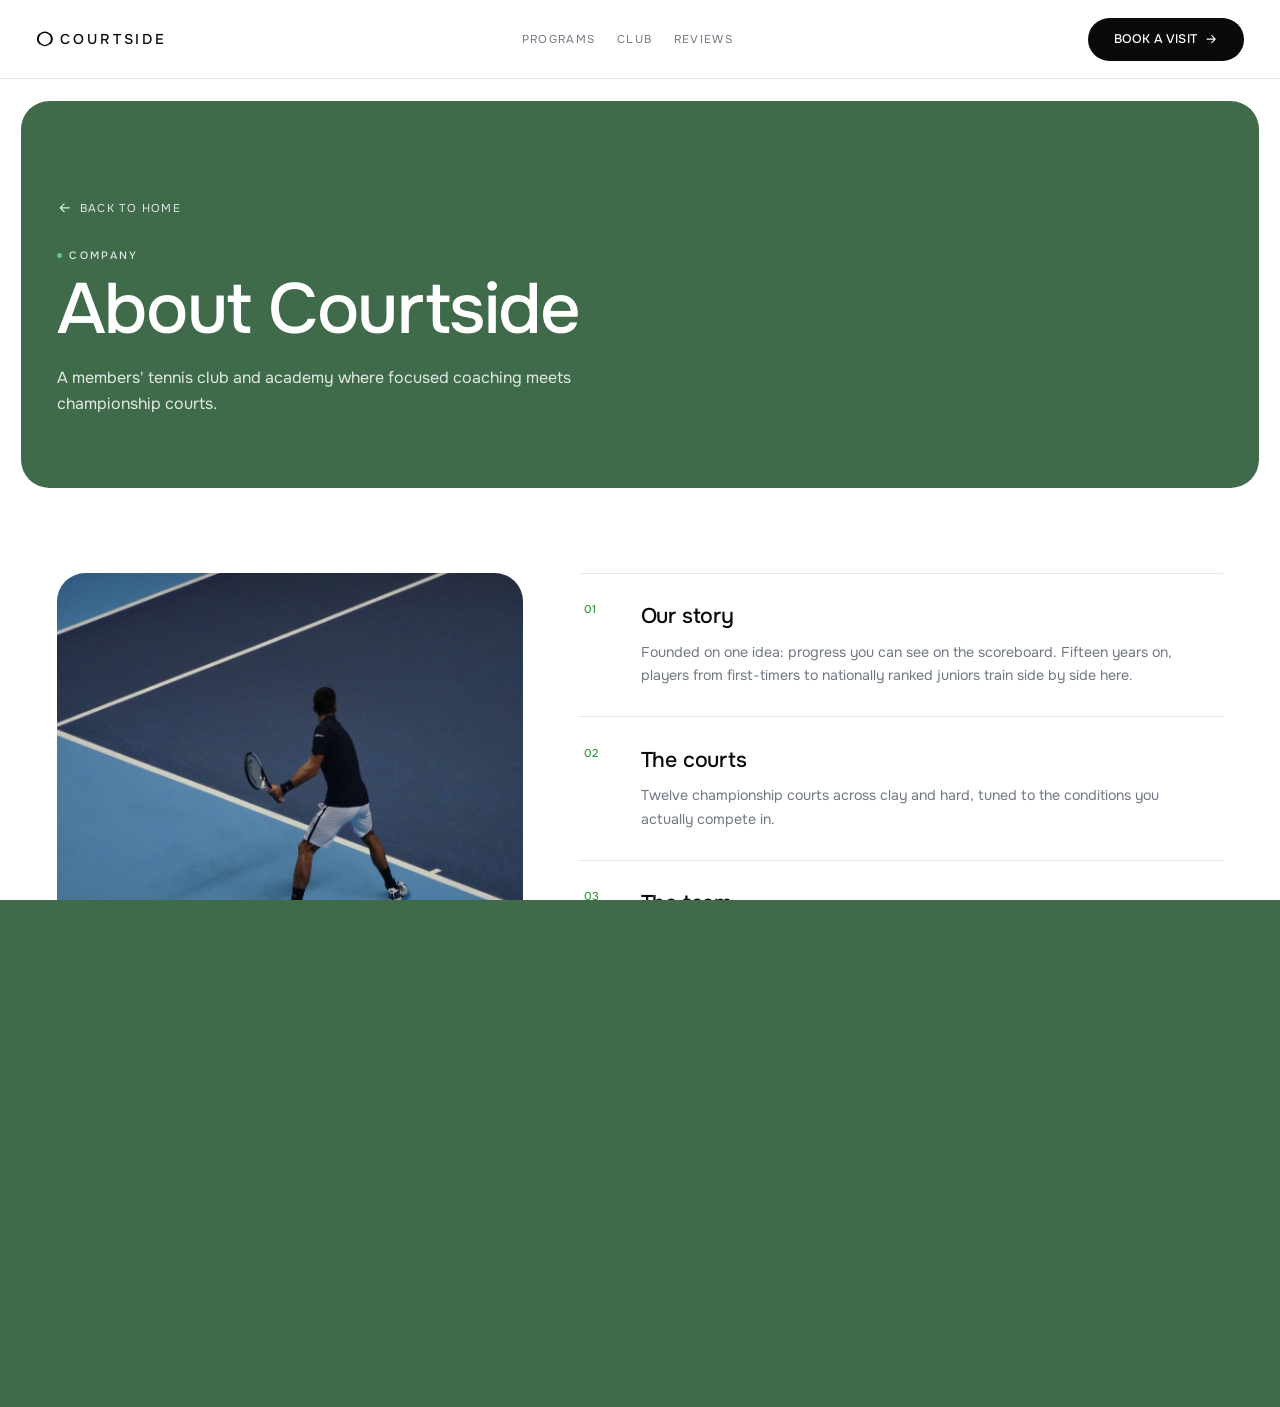
==== subpage.html @ 6247cb9b "Move páginas para a raiz para funcionar no Vercel" ====
<!DOCTYPE html>
<html lang="en">
<head>
<meta charset="UTF-8">
<meta name="viewport" content="width=device-width, initial-scale=1.0">
<title>Courtside</title>
<meta name="description" content="Courtside Tennis Club & Academy">
<link rel="preconnect" href="https://fonts.googleapis.com">
<link rel="preconnect" href="https://fonts.gstatic.com" crossorigin>
<link href="https://fonts.googleapis.com/css2?family=Onest:wght@400;500&display=swap" rel="stylesheet">
<link rel="stylesheet" href="styles.css">
</head>
<body class="subpage">

<header class="sub-header">
  <a href="index.html" class="brand" data-nav aria-label="Courtside home">
    <svg viewBox="0 0 24 24" fill="none" stroke="currentColor" stroke-width="1.8" stroke-linecap="round" stroke-linejoin="round" aria-hidden="true"><circle cx="12" cy="12" r="9"/><path d="M4.8 5.6A9 9 0 0 0 4.8 18.4"/><path d="M19.2 5.6a9 9 0 0 1 0 12.8"/></svg>
    <span>Courtside</span>
  </a>
  <nav class="sub-nav" aria-label="Primary">
    <a href="index.html#programs" data-nav>Programs</a>
    <a href="index.html#facilities" data-nav>Club</a>
    <a href="index.html#testimonials" data-nav>Reviews</a>
  </nav>
  <a href="index.html?book=1" class="pill pill-solid" data-nav>
    Book a Visit
    <svg viewBox="0 0 24 24" fill="none" stroke="currentColor" stroke-width="1.8" stroke-linecap="round" stroke-linejoin="round" aria-hidden="true"><path d="M5 12h14M13 6l6 6-6 6"/></svg>
  </a>
</header>

<main class="sub-main" id="sub-main">
  <section class="sub-hero">
    <a class="sub-back" href="index.html" data-nav data-back>
      <svg viewBox="0 0 24 24" fill="none" stroke="currentColor" stroke-width="1.8" stroke-linecap="round" stroke-linejoin="round" aria-hidden="true"><path d="M19 12H5M11 6l-6 6 6 6"/></svg>
      Back to home
    </a>
    <span class="eyebrow eyebrow-light" id="sub-eyebrow"><span class="dot"></span><span data-eyebrow>Courtside</span></span>
    <h1 class="sub-title" id="sub-title">Courtside</h1>
    <p class="sub-lead" id="sub-lead"></p>
  </section>

  <div class="sub-layout">
    <figure class="sub-figure" id="sub-figure" hidden>
      <img id="sub-img" alt="" loading="lazy" decoding="async">
    </figure>
    <section class="sub-body" id="sub-body"></section>
  </div>

  <section class="sub-cta">
    <div>
      <span class="eyebrow eyebrow-dark"><span class="dot"></span>Get started</span>
      <p class="sub-cta-title">Ready to play?</p>
    </div>
    <a href="index.html?book=1" class="pill pill-solid" data-nav>
      Book a Visit
      <svg viewBox="0 0 24 24" fill="none" stroke="currentColor" stroke-width="1.8" stroke-linecap="round" stroke-linejoin="round" aria-hidden="true"><path d="M5 12h14M13 6l6 6-6 6"/></svg>
    </a>
  </section>
</main>

<footer class="sub-footer">
  <a href="index.html" class="brand" data-nav aria-label="Courtside home">
    <svg viewBox="0 0 24 24" fill="none" stroke="currentColor" stroke-width="1.8" stroke-linecap="round" stroke-linejoin="round" aria-hidden="true"><circle cx="12" cy="12" r="9"/><path d="M4.8 5.6A9 9 0 0 0 4.8 18.4"/><path d="M19.2 5.6a9 9 0 0 1 0 12.8"/></svg>
    <span>Courtside</span>
  </a>
  <p>© 2026 Courtside Tennis Club. All rights reserved.</p>
  <nav aria-label="Legal">
    <a href="subpage.html?id=privacy" data-nav>Privacy</a>
    <a href="subpage.html?id=terms" data-nav>Terms</a>
  </nav>
</footer>

<script src="Javascripyt/effects.js"></script>
<script>
/* ---------------- conteúdo de cada página ---------------- */
const PAGES = {
  junior: {
    eyebrow: 'Training program', title: 'Junior Development',
    lead: "Fundamentals, footwork, and match play for ages 6–14 — where good habits and real technique are built to last.",
    img: 'assent/Junior.jpg',
    blocks: [
      { h: 'What you\'ll learn', p: 'Grip and stroke fundamentals, split-step footwork, serve mechanics, and point construction, taught in small groups so every player gets real coaching time.' },
      { h: 'Schedule', p: 'Sessions run Monday to Saturday, mornings and after-school. Group sizes are capped at six players per coach.' },
      { h: 'Ages & levels', p: 'Red, orange, and green ball pathways for ages 6–10, and full-court development squads for ages 11–14.' },
      { h: 'Pricing', p: 'From $28 per session with 8- and 12-week blocks. Racquets and balls provided for first-timers.' }
    ]
  },
  performance: {
    eyebrow: 'Training program', title: 'Performance Squad',
    lead: "High-volume training for competitive and ranked players who want to win more matches.",
    img: 'assent/squad.jpg',
    blocks: [
      { h: 'The programme', p: 'Four to six sessions a week blending technical work, live-ball drilling, physical conditioning, and supervised match play.' },
      { h: 'Video & data', p: 'Every player gets serve and rally analysis, plus a termly review with their lead coach to set targets.' },
      { h: 'Who it\'s for', p: 'Ranked juniors and adults competing regionally and nationally. Entry is by assessment.' },
      { h: 'Pricing', p: 'Membership packages from $220 per month. Includes court access and strength & conditioning.' }
    ]
  },
  adult: {
    eyebrow: 'Training program', title: 'Adult Clinics',
    lead: "Small-group sessions to sharpen technique and fitness — whatever your starting point.",
    img: 'assent/adult.jpg',
    blocks: [
      { h: 'Formats', p: 'Cardio tennis, technique clinics, and doubles tactics, from absolute beginner to advanced.' },
      { h: 'Schedule', p: 'Evenings and weekends, 60 or 90 minute sessions, drop-in or book a block.' },
      { h: 'Pricing', p: 'From $24 drop-in, or $180 for a 10-session pass.' }
    ]
  },
  private: {
    eyebrow: 'Training program', title: 'Private Coaching',
    lead: "One-to-one sessions tailored to your goals and schedule.",
    img: 'assent/couth.jpg',
    blocks: [
      { h: 'How it works', p: 'You\'re matched with a coach who builds a plan around your game — technique, tactics, or match preparation.' },
      { h: 'Availability', p: 'Book single sessions or standing weekly slots, indoors or out.' },
      { h: 'Pricing', p: 'From $75 per hour. Semi-private (two players) from $45 each.' }
    ]
  },
  membership: {
    eyebrow: 'Club', title: 'Membership',
    lead: "Join 9,000+ members with priority court booking, coaching discounts, and club events.",
    img: 'assent/memberns.jpg',
    blocks: [
      { h: 'Full membership', p: 'Unlimited court access, 7-day advance booking, and member rates on all coaching. $95 per month.' },
      { h: 'Off-peak', p: 'Court access before 4pm on weekdays. $55 per month.' },
      { h: 'Junior & family', p: 'Discounted rates for under-18s and household bundles.' }
    ]
  },
  events: {
    eyebrow: 'Club', title: 'Events',
    lead: "Club nights, member tournaments, and pro exhibitions across the season.",
    img: 'assent/Event.jpg',
    blocks: [
      { h: 'Member tournaments', p: 'Monthly singles and doubles ladders with graded draws so every level gets competitive matches.' },
      { h: 'Social nights', p: 'Round-robin doubles and mixers every Friday — bring a partner or turn up solo.' },
      { h: 'Exhibitions', p: 'Seasonal showcase matches and coaching masterclasses with visiting pros.' }
    ]
  },
  shop: {
    eyebrow: 'Club', title: 'Pro Shop',
    lead: "Racquets, strings, apparel, and the Courtside kit — fitted and strung on site.",
    img: 'assent/proshop.jpg',
    blocks: [
      { h: 'Racquets & demos', p: 'Demo the latest frames on court before you buy, with expert fitting from our stringing team.' },
      { h: 'Stringing', p: 'Same-day stringing service with a full range of tensions and string types.' },
      { h: 'Courtside kit', p: 'The Courtside Pro and Academy ranges — on-court apparel built for training.' }
    ]
  },
  about: {
    eyebrow: 'Company', title: 'About Courtside',
    lead: "A members' tennis club and academy where focused coaching meets championship courts.",
    img: 'assent/quadra%20azul.jpg',
    blocks: [
      { h: 'Our story', p: 'Founded on one idea: progress you can see on the scoreboard. Fifteen years on, players from first-timers to nationally ranked juniors train side by side here.' },
      { h: 'The courts', p: 'Twelve championship courts across clay and hard, tuned to the conditions you actually compete in.' },
      { h: 'The team', p: 'Twenty-four certified coaches led by a performance staff who\'ve developed players to national level.' }
    ]
  },
  careers: {
    eyebrow: 'Company', title: 'Careers',
    lead: "Coach, compete, and grow with a club that takes development seriously.",
    img: 'assent/couth.jpg',
    blocks: [
      { h: 'Coaching roles', p: 'We hire certified coaches across junior, performance, and adult programmes — full-time and sessional.' },
      { h: 'Operations', p: 'Front-of-house, pro shop, and events roles for people who love the game and the members.' },
      { h: 'How to apply', p: 'Send a short intro and CV to play@courtside.club and we\'ll be in touch.' }
    ]
  },
  privacy: {
    eyebrow: 'Legal', title: 'Privacy Policy',
    lead: "How Courtside collects, uses, and protects your information.",
    blocks: [
      { h: 'What we collect', p: 'Contact details you give us when booking a visit or joining, and basic usage data to keep the site working.' },
      { h: 'How we use it', p: 'To respond to enquiries, manage memberships, and improve our programmes. We never sell your data.' },
      { h: 'Your choices', p: 'You can ask us to update or delete your details at any time by emailing play@courtside.club.' }
    ]
  },
  terms: {
    eyebrow: 'Legal', title: 'Terms of Service',
    lead: "The terms that apply when you use Courtside’s site and services.",
    blocks: [
      { h: 'Use of the site', p: 'This site is provided for information about our club and programmes. Content may change without notice.' },
      { h: 'Bookings', p: 'Visit requests are confirmed by our team. Membership and session terms are provided at sign-up.' },
      { h: 'Contact', p: 'Questions about these terms? Email play@courtside.club.' }
    ]
  }
};

(function renderSubpage() {
  const id = new URLSearchParams(location.search).get('id') || 'about';
  const page = Object.hasOwn(PAGES, id) ? PAGES[id] : {
    eyebrow: 'Courtside', title: 'Page not found',
    lead: "That page isn’t here — but the courts are. Head back home.",
    blocks: []
  };

  document.title = page.title + ' — Courtside';
  document.querySelector('[data-eyebrow]').textContent = page.eyebrow;
  document.getElementById('sub-title').textContent = page.title;
  document.getElementById('sub-lead').textContent = page.lead;

  const fig = document.getElementById('sub-figure');
  const im = document.getElementById('sub-img');
  if (page.img) {
    im.onerror = () => { fig.hidden = true; }; // se a foto ainda não estiver na pasta, não quebra
    im.src = page.img;
    im.alt = page.title;
    fig.hidden = false;
  } else {
    fig.hidden = true;
  }

  const body = document.getElementById('sub-body');
  // textContent em vez de innerHTML: o conteúdo nunca é interpretado como HTML
  (page.blocks || []).forEach((b, i) => {
    const article = document.createElement('article');
    article.className = 'sub-block';
    article.style.setProperty('--i', i);
    const idx = document.createElement('span');
    idx.className = 'sub-block-index';
    idx.textContent = String(i + 1).padStart(2, '0');
    const wrap = document.createElement('div');
    const h = document.createElement('h2');
    h.className = 'sub-block-h';
    h.textContent = b.h;
    const para = document.createElement('p');
    para.className = 'sub-block-p';
    para.textContent = b.p;
    wrap.append(h, para);
    article.append(idx, wrap);
    body.appendChild(article);
  });

  // reveal suave ao rolar (dá vida à página, sem exagero)
  const reveals = document.querySelectorAll('.sub-hero > *, .sub-figure:not([hidden]), .sub-block');
  if (matchMedia('(prefers-reduced-motion: reduce)').matches) {
    reveals.forEach(el => el.classList.add('in-view'));
  } else {
    const io = new IntersectionObserver(entries => {
      entries.forEach(e => { if (e.isIntersecting) { e.target.classList.add('in-view'); io.unobserve(e.target); } });
    }, { threshold: 0.12, rootMargin: '0px 0px -6% 0px' });
    reveals.forEach(el => io.observe(el));
  }
})();
</script>
</body>
</html>
---- styles.css ----
/* ============ tokens ============ */
:root {
  --background: #ffffff; --foreground: #0a0a0a;
  --brand: #2f9e44; --brand-deep: #0f3d28; --brand-light: #5cc98a;
  --accent-teal: #0b7a4d;
  --section-green: #3f6b4b; /* verde das seções (footer, stats, programs, menu, loader) */
  --surface: #f4f4f4; --surface-card: #ffffff;
  --ink: #0a0a0a; --ink-soft: #717784; --ghost: #d7dae1; --hairline: #e6e8ec;
  --on-brand: #ffffff;
  --radius-card: 1.5rem; --radius-card-lg: 2rem; --radius-pill: 62.5rem;
}

/* ============ adaptive rem grid ============ */
html { font-size: 16px; }
@media (max-width: 1920px) { html { font-size: 0.833333vw; } }
@media (max-width: 1440px) { html { font-size: 1.111111vw; } }
@media (max-width: 1024px) { html { font-size: 1.5625vw; } }
@media (max-width: 640px)  { html { font-size: 4.444444vw; } }
html.locked { position: relative; overflow: hidden; height: 100%; }

/* ============ reset ============ */
*, *::before, *::after { box-sizing: border-box; margin: 0; padding: 0; }
img { display: block; max-width: 100%; }
button { font: inherit; color: inherit; background: none; border: 0; cursor: pointer; }
a { color: inherit; text-decoration: none; }
ul, ol { list-style: none; }
input, textarea { font: inherit; }
address { font-style: normal; }
:focus-visible { outline: 2px solid var(--brand-light); outline-offset: 2px; }
::selection { background: var(--brand); color: #fff; }
::-moz-selection { background: var(--brand); color: #fff; }
body {
  min-height: 100vh;
  background: var(--background);
  color: var(--foreground);
  font-family: "Onest", system-ui, sans-serif;
  font-weight: 400;
  -webkit-font-smoothing: antialiased;
}
.sr-only {
  position: absolute; width: 1px; height: 1px; padding: 0; margin: -1px;
  overflow: hidden; clip: rect(0 0 0 0); white-space: nowrap; border: 0;
}
main { width: 100%; overflow-x: clip; padding: 0.5rem; }
@media (min-width: 640px) { main { padding: 0.75rem; } }

/* ============ text reveal primitives ============ */
.clip { display: inline-block; overflow: hidden; vertical-align: top; }
.line-clip { display: block; padding-bottom: 0.14em; margin-bottom: -0.14em; }
.ghost-clip { padding-bottom: 0.12em; margin-bottom: -0.12em; }
.seg { display: inline-block; }
.line-clip > .seg { display: block; }

/* ============ shared components ============ */
.eyebrow {
  display: inline-flex; align-items: center; gap: 0.5rem;
  font-size: 0.75rem; font-weight: 500; text-transform: uppercase; letter-spacing: 0.22em;
}
.eyebrow .dot { width: 0.375rem; height: 0.375rem; border-radius: var(--radius-pill); flex-shrink: 0; }
.eyebrow-dark { color: var(--ink-soft); }
.eyebrow-dark .dot { background: var(--brand); }
.eyebrow-light { color: rgba(255, 255, 255, 0.85); }
.eyebrow-light .dot { background: var(--brand-light); }

.pill {
  display: inline-flex; align-items: center; gap: 0.5rem;
  border-radius: var(--radius-pill); padding: 0.875rem 1.75rem;
  font-size: 0.875rem; font-weight: 500; text-transform: uppercase; letter-spacing: 0.025em;
  border: 1px solid transparent;
  transition: background-color .25s ease, color .25s ease, border-color .25s ease;
}
.pill svg { width: 1rem; height: 1rem; }
.pill-light { background: #fff; color: var(--brand-deep); }
.pill-light:hover { background: var(--brand-light); color: #fff; }
.pill-solid { background: var(--ink); color: #fff; }
.pill-solid:hover { background: var(--brand-deep); }
.pill:disabled { opacity: 0.6; cursor: default; }

.arrow-btn {
  width: 3rem; height: 3rem; display: grid; place-items: center;
  border-radius: var(--radius-pill); border: 1px solid;
  transition: background-color .25s ease, border-color .25s ease;
}
@media (min-width: 640px) { .arrow-btn { width: 3.5rem; height: 3.5rem; } }
.arrow-btn svg { width: 1.25rem; height: 1.25rem; }
.arrow-btn .flip { display: grid; place-items: center; transform: scaleX(-1); }
.arrow-outline { border-color: var(--hairline); background: transparent; color: var(--ink); }
.arrow-outline:hover { border-color: var(--ink); }
.arrow-solid { background: var(--ink); border-color: var(--ink); color: #fff; }
.arrow-solid:hover { background: var(--brand-deep); }

.dots { display: flex; align-items: center; gap: 0.5rem; }
.dots .dot { padding: 0.375rem; display: grid; place-items: center; }
.dot-pill { display: block; width: 0.375rem; height: 0.375rem; border-radius: var(--radius-pill); transition: width .3s ease, background-color .3s ease; }
.dots-dark .dot-pill { background: var(--ghost); }
.dots-dark .dot.active .dot-pill { background: var(--ink); width: 1.25rem; }
.dots-light .dot-pill { background: rgba(255, 255, 255, 0.4); }
.dots-light .dot.active .dot-pill { background: #fff; width: 1.25rem; }

.icon-btn { width: 2.5rem; height: 2.5rem; border-radius: var(--radius-pill); display: grid; place-items: center; transition: background-color .25s ease; }
.icon-btn svg { width: 1.25rem; height: 1.25rem; }

/* ============ loader ============ */
#loader {
  position: fixed; inset: 0; z-index: 200;
  background: var(--section-green); color: #fff;
  display: flex; flex-direction: column; align-items: center; justify-content: center; gap: 2rem;
  will-change: transform;
}
.loader-mark { display: flex; align-items: center; gap: 0.75rem; font-size: 1.5rem; font-weight: 500; text-transform: uppercase; letter-spacing: 0.2em; }
.loader-mark svg { width: 1.75rem; height: 1.75rem; }
.loader-track { width: 10rem; height: 1px; border-radius: var(--radius-pill); background: rgba(255, 255, 255, 0.25); overflow: hidden; }
.loader-fill { height: 100%; width: 100%; background: #fff; transform: scaleX(0); transform-origin: left; transition: transform 1280ms cubic-bezier(0.65, 0, 0.35, 1) 120ms; }
.loader-fill.run { transform: scaleX(1); }

/* ============ header ============ */
.site-header { position: relative; z-index: 20; display: flex; align-items: center; padding: 1.5rem 1.5rem 0; font-size: 0.75rem; color: #fff; }
@media (min-width: 640px) { .site-header { padding: 2rem 2.5rem 0; } }
.header-nav { display: none; }
@media (min-width: 1024px) { .header-nav { display: flex; flex: 1; gap: 2rem; } }
.header-nav a { color: rgba(255, 255, 255, 0.9); transition: color .2s ease; }
.header-nav a:hover { color: #fff; }
.brand { display: flex; align-items: center; gap: 0.5rem; font-size: 1rem; font-weight: 500; text-transform: uppercase; letter-spacing: 0.2em; }
.brand svg { width: 1.25rem; height: 1.25rem; flex-shrink: 0; }
@media (min-width: 1024px) { .site-header .brand { flex: 1; justify-content: center; } }
.header-right { flex: 1; display: flex; justify-content: flex-end; align-items: center; gap: 1rem; }
@media (min-width: 640px) { .header-right { gap: 1.25rem; } }
.header-book { display: none; text-transform: uppercase; letter-spacing: 0.025em; font-size: 0.75rem; }
.header-book:hover { text-decoration: underline; }
@media (min-width: 640px) { .header-book { display: inline-block; } }
.burger { background: rgba(255, 255, 255, 0.15); -webkit-backdrop-filter: blur(8px); backdrop-filter: blur(8px); }
.burger:hover { background: rgba(255, 255, 255, 0.25); }
.burger-bars { display: flex; flex-direction: column; gap: 5px; }
.burger-bars span { display: block; width: 1rem; height: 1px; background: #fff; }

/* ============ hero ============ */
.hero { position: relative; height: 320vh; }
.hero-stage {
  position: sticky; top: 0.5rem;
  height: calc(100vh - 1rem); height: calc(100svh - 1rem); min-height: 36rem;
  border-radius: var(--radius-card-lg); overflow: hidden;
  background: #0a0a0a; color: #fff;
  display: flex; flex-direction: column; isolation: isolate;
}
@media (min-width: 640px) { .hero-stage { top: 0.75rem; height: calc(100vh - 1.5rem); height: calc(100svh - 1.5rem); } }
.hero-bg { position: absolute; inset: 0; z-index: -10; }
.hero-canvas { position: absolute; inset: 0; width: 100%; height: 100%; object-fit: cover; display: block; }
.hero-bg-overlay { position: absolute; inset: 0; background: linear-gradient(to bottom, rgba(15, 61, 40, 0.55), rgba(15, 61, 40, 0.2) 40%, rgba(15, 61, 40, 0.7)); }
.hero-title-wrap { padding: 1rem 1.5rem 0; }
@media (min-width: 640px) { .hero-title-wrap { padding-left: 2.5rem; padding-right: 2.5rem; } }
.hero-title { font-size: 12.5vw; font-weight: 500; text-transform: uppercase; line-height: 0.85; letter-spacing: -0.02em; white-space: nowrap; }
@media (max-width: 640px) { .hero-title { font-size: 15vw; white-space: normal; line-height: 0.92; } }
.hero-bottom { margin-top: auto; padding: 0 1.5rem 2rem; display: flex; flex-direction: column; gap: 1.5rem; }
@media (min-width: 640px) { .hero-bottom { padding: 0 2.5rem 2.5rem; flex-direction: row; justify-content: space-between; align-items: flex-end; } }
.hero-tagline { font-size: 2.4rem; font-weight: 500; text-transform: uppercase; line-height: 0.95; letter-spacing: -0.02em; color: rgba(255, 255, 255, 0.85); }
.hero-tagline .ln { display: block; }
.hero-cards { display: flex; align-items: flex-end; gap: 1rem; }

.glass {
  border: 1px solid rgba(255, 255, 255, 0.15); background: rgba(255, 255, 255, 0.10);
  border-radius: var(--radius-card); padding: 0.75rem;
  box-shadow: 0 1rem 2.5rem rgba(15, 61, 40, 0.2);
  -webkit-backdrop-filter: blur(6px); backdrop-filter: blur(6px);
}

.collection-slider { display: none; }
@media (min-width: 768px) { .collection-slider { display: flex; flex-direction: column; gap: 0.75rem; width: 16rem; } }
.collection-track { position: relative; }
.collection-card { display: flex; gap: 0.75rem; width: 100%; }
.collection-card.col-ghost { position: absolute; inset: 0; pointer-events: none; }
.collection-card img { width: 3.5rem; height: 3.5rem; border-radius: 0.75rem; object-fit: cover; flex-shrink: 0; }
.col-info { display: flex; flex-direction: column; justify-content: center; gap: 0.25rem; min-width: 0; }
.col-brand { font-size: 0.7rem; font-weight: 500; text-transform: uppercase; letter-spacing: 0.025em; }
.col-title { font-size: 0.7rem; text-transform: uppercase; opacity: 0.8; }
.col-cta { font-size: 0.65rem; text-decoration: underline; text-underline-offset: 2px; }

.membership { display: flex; gap: 0.75rem; align-items: stretch; width: 100%; max-width: 20rem; }
@media (min-width: 640px) { .membership { max-width: 15rem; } }
.member-left { display: flex; flex-direction: column; justify-content: space-between; gap: 0.5rem; flex: 1; }
.member-value { font-size: 1.875rem; font-weight: 500; line-height: 1; }
.avatars { display: flex; }
.avatars span { width: 1.25rem; height: 1.25rem; border-radius: var(--radius-pill); border: 1px solid rgba(15, 61, 40, 0.4); }
.avatars span + span { margin-left: -0.5rem; }
.member-caption { font-size: 0.65rem; opacity: 0.8; }
.member-img { width: 4rem; aspect-ratio: 3 / 4; border-radius: 0.75rem; object-fit: cover; flex-shrink: 0; }

/* ============ trust ============ */
.trust { position: relative; isolation: isolate; overflow: hidden; background: var(--background); padding: 4rem 1.5rem; }
@media (min-width: 640px) { .trust { padding: 5rem 2.5rem; } }
.trust-badges { position: relative; z-index: 20; display: flex; flex-direction: column; gap: 1.5rem; align-items: flex-start; }
@media (min-width: 640px) { .trust-badges { flex-direction: row; justify-content: space-between; } }
.percent-badge { width: 7rem; height: 7rem; border-radius: var(--radius-pill); background: var(--surface); display: flex; flex-direction: column; align-items: center; justify-content: center; gap: 0.25rem; text-align: center; flex-shrink: 0; }
@media (min-width: 640px) { .percent-badge { width: 8rem; height: 8rem; } }
.percent-value { font-size: 1.5rem; font-weight: 500; line-height: 1; }
.percent-caption { font-size: 0.6rem; color: var(--ink-soft); max-width: 7em; }
.badge-card { max-width: 28rem; display: flex; gap: 1rem; align-items: flex-start; border-radius: var(--radius-card); background: var(--surface); padding: 1.25rem; }
@media (min-width: 640px) { .badge-card { gap: 1.25rem; padding: 1.5rem; } }
.badge-chip { border-radius: 0.75rem; background: var(--background); padding: 0.5rem 1rem; font-size: 1.25rem; font-weight: 500; flex-shrink: 0; }
.badge-title { font-size: 1.125rem; font-weight: 500; }
.badge-body { font-size: 0.75rem; color: var(--ink-soft); line-height: 1.65; margin-top: 0.5rem; }

.ghost-heading { position: relative; z-index: 0; pointer-events: none; user-select: none; max-width: 88rem; margin: 3rem auto 0; font-size: 8.2vw; font-weight: 500; text-transform: uppercase; line-height: 1.02; letter-spacing: -0.02em; }
.ghost-row { display: flex; justify-content: space-between; }
.ghost-word { display: inline-block; color: var(--ghost); will-change: transform; }
.ghost-word.ink { color: var(--ink); }

.coach-pos { position: relative; z-index: 10; width: 13rem; margin: 2.5rem auto 0; }
@media (min-width: 640px) { .coach-pos { position: absolute; left: 50%; top: 50%; transform: translate(-50%, -50%); width: 16rem; margin: 0; } }
.coach-fig { position: relative; transform: rotate(6deg); aspect-ratio: 3 / 4; border-radius: var(--radius-card); background: var(--brand); overflow: hidden; }
.coach-img { position: absolute; inset: 0; width: 100%; height: 100%; object-fit: cover; }
.glass-caption { border-radius: 0.75rem; color: #fff; -webkit-backdrop-filter: blur(8px); backdrop-filter: blur(8px); }
.coach-caption { position: absolute; left: 0.75rem; right: 0.75rem; bottom: 0.75rem; z-index: 2; background: rgba(15, 61, 40, 0.4); padding: 0.5rem 0.75rem; }
.coach-caption .name { display: block; font-size: 0.875rem; font-weight: 500; }
.coach-caption .role { display: block; font-size: 0.65rem; opacity: 0.8; }

.trust-controls { position: relative; z-index: 20; margin-top: 3rem; display: flex; justify-content: space-between; align-items: center; }
@media (min-width: 640px) { .trust-controls { margin-top: 6rem; } }

/* ============ programs ============ */
.programs { background: var(--section-green); color: #fff; border-radius: var(--radius-card-lg); padding: 6rem 1.5rem; }
@media (min-width: 640px) { .programs { padding-left: 2.5rem; padding-right: 2.5rem; } }
.h2 { font-size: 3rem; font-weight: 500; line-height: 0.95; letter-spacing: -0.02em; }
.programs .h2 { margin-top: 1rem; }
.program-list { margin-top: 3.5rem; }
.program-row { border-top: 1px solid var(--hairline); }
.program-row:last-child { border-bottom: 1px solid var(--hairline); }
.program-row a { display: block; }
.program-row a:focus-visible { background: var(--background); }
.row-inner { display: flex; align-items: center; gap: 1.5rem; padding: 1.75rem 0; }
.row-index { width: 2.5rem; flex-shrink: 0; font-size: 0.875rem; font-weight: 500; color: var(--ink-soft); }
.row-main { flex: 1; min-width: 0; }
.row-name { display: block; font-size: 1.5rem; font-weight: 500; letter-spacing: -0.02em; }
@media (min-width: 640px) { .row-name { font-size: 1.875rem; } }
.row-desc { display: block; font-size: 0.875rem; color: var(--ink-soft); margin-top: 0.25rem; }
.row-circle { width: 2.75rem; height: 2.75rem; flex-shrink: 0; display: grid; place-items: center; border-radius: var(--radius-pill); border: 1px solid var(--hairline); }
.row-circle svg { width: 1.25rem; height: 1.25rem; }

/* ============ facilities ============ */
.facilities { position: relative; background: var(--background); border-radius: var(--radius-card-lg); margin-top: -2.5rem; padding: 4rem 1.5rem 5rem; }
@media (min-width: 640px) { .facilities { padding-left: 2.5rem; padding-right: 2.5rem; } }
.fac-grid { display: grid; gap: 2.5rem; align-items: end; }
@media (min-width: 768px) { .fac-grid { grid-template-columns: 1fr 1fr; } }
.fac-intro { max-width: 24rem; }
.fac-icon { width: 4rem; height: 4rem; border-radius: var(--radius-card); object-fit: cover; }
.fac-intro .h2 { margin-top: 1.5rem; }
.fac-body { font-size: 0.875rem; color: var(--ink-soft); line-height: 1.65; max-width: 20rem; margin-top: 1.5rem; }
.fac-cards { display: flex; align-items: flex-end; gap: 1.25rem; }
.court-card { position: relative; flex: 1; aspect-ratio: 3 / 4; border-radius: var(--radius-card); overflow: hidden; background: var(--surface); }
.court-card.raised { margin-bottom: 2rem; }
.court-card img { position: absolute; inset: 0; width: 100%; height: 100%; object-fit: cover; }
.court-caption { position: absolute; left: 0.75rem; right: 0.75rem; bottom: 0.75rem; z-index: 2; padding: 0.75rem 1rem; }
.court-caption .name { display: block; font-size: 0.875rem; font-weight: 500; }
.court-caption .desc { display: block; font-size: 0.65rem; opacity: 0.85; margin-top: 0.125rem; }
.cap-blue { background: rgba(11, 122, 77, 0.55); }
.cap-clay { background: rgba(15, 61, 40, 0.4); }

/* ============ stats ============ */
.stats { background: var(--section-green); color: #fff; border-radius: var(--radius-card-lg); margin-top: 0.75rem; padding: 5rem 1.5rem; }
@media (min-width: 640px) { .stats { padding-left: 2.5rem; padding-right: 2.5rem; } }
.stats .h2 { margin-top: 1rem; }
.stats-grid { display: grid; grid-template-columns: repeat(2, 1fr); column-gap: 2rem; row-gap: 3rem; margin-top: 4rem; }
@media (min-width: 1024px) { .stats-grid { grid-template-columns: repeat(4, 1fr); } }
.stat { border-top: 1px solid rgba(255, 255, 255, 0.2); padding-top: 1.25rem; }
.stat-value { display: block; font-size: 3.75rem; font-weight: 500; letter-spacing: -0.02em; line-height: 1; }
@media (min-width: 640px) { .stat-value { font-size: 4.5rem; } }
.stat-label { display: block; font-size: 0.875rem; color: rgba(255, 255, 255, 0.88); margin-top: 0.75rem; }

/* ============ testimonials ============ */
.testimonials { background: var(--background); padding: 5rem 1.5rem 1.5rem; }
@media (min-width: 640px) { .testimonials { padding: 6rem 2.5rem 2rem; } }
.testimonials .h2 { margin-top: 1rem; }
.testi-video { position: relative; margin: 3rem -1.5rem 0; border-radius: var(--radius-card-lg); overflow: hidden; background: var(--brand-deep); }
@media (min-width: 640px) { .testi-video { margin: 3.5rem -2.5rem 0; } }
.testi-video video { width: 100%; height: clamp(20rem, 40vw, 40rem); object-fit: cover; display: block; }
.testi-video::after { content: ""; position: absolute; inset: 0; pointer-events: none; background: linear-gradient(to bottom, rgba(15, 61, 40, 0.55), rgba(15, 61, 40, 0.2) 40%, rgba(15, 61, 40, 0.7)); }
.testi-grid { display: grid; gap: 1.25rem; margin-top: 3.5rem; grid-template-columns: 1fr; }
@media (min-width: 640px) { .testi-grid { grid-template-columns: repeat(2, 1fr); } }
@media (min-width: 1024px) { .testi-grid { grid-template-columns: repeat(3, 1fr); } }
.testi-card { display: flex; flex-direction: column; justify-content: space-between; height: 100%; border-radius: var(--radius-card); background: var(--surface); padding: 1.75rem; }
.quote-mark { display: block; color: var(--brand); line-height: 1; }
.quote-mark svg { width: 2rem; height: 2rem; display: block; }
.quote-mark img { width: 2rem; height: 2rem; display: block; object-fit: contain; }
.testi-card blockquote { font-size: 1.125rem; line-height: 1.6; color: var(--ink); margin-top: 1rem; }
.testi-card figcaption { border-top: 1px solid var(--hairline); padding-top: 1rem; margin-top: 1.5rem; }
.testi-name { display: block; font-weight: 500; }
.testi-role { display: block; font-size: 0.875rem; color: var(--ink-soft); }

/* ============ footer ============ */
.site-footer { background: var(--section-green); color: #fff; border-radius: var(--radius-card-lg); margin-top: 0.75rem; padding: 3.5rem 1.5rem; }
@media (min-width: 640px) { .site-footer { padding: 4rem 2.5rem; } }
.footer-cta { border-bottom: 1px solid rgba(255, 255, 255, 0.15); padding-bottom: 3.5rem; display: flex; flex-direction: column; gap: 2rem; }
@media (min-width: 640px) { .footer-cta { flex-direction: row; justify-content: space-between; align-items: flex-end; } }
.footer-cta-title { font-size: 3.75rem; font-weight: 500; line-height: 0.92; letter-spacing: -0.02em; margin-top: 1rem; }
.footer-cols { display: grid; gap: 2.5rem; padding: 3.5rem 0; }
@media (min-width: 768px) { .footer-cols { grid-template-columns: 1.4fr 1fr 1fr 1fr; } }
.footer-brand-col { max-width: 20rem; }
.footer-brand-col .brand { font-size: 1.125rem; }
.footer-blurb { font-size: 0.875rem; color: rgba(255, 255, 255, 0.85); margin-top: 1rem; line-height: 1.6; }
.footer-address { margin-top: 1.5rem; color: rgba(255, 255, 255, 0.92); font-size: 0.875rem; display: flex; flex-direction: column; gap: 0.375rem; }
.footer-address a:hover { text-decoration: underline; }
.footer-address .muted { color: rgba(255, 255, 255, 0.75); }
.footer-nav h3 { font-size: 0.75rem; font-weight: 500; text-transform: uppercase; letter-spacing: 0.2em; color: rgba(255, 255, 255, 0.75); }
.footer-nav ul { margin-top: 1.25rem; font-size: 0.875rem; color: rgba(255, 255, 255, 0.92); display: flex; flex-direction: column; gap: 0.75rem; }
.footer-nav a:hover { color: #fff; }
.footer-bottom { border-top: 1px solid rgba(255, 255, 255, 0.15); padding-top: 2rem; font-size: 0.875rem; color: rgba(255, 255, 255, 0.85); display: flex; flex-direction: column; gap: 1.25rem; }
@media (min-width: 640px) { .footer-bottom { flex-direction: row; justify-content: space-between; align-items: center; } }
.footer-bottom nav { display: flex; gap: 1.25rem; }
.footer-bottom a:hover { color: #fff; }

/* ============ contact modal ============ */
.modal { position: fixed; inset: 0; z-index: 90; display: flex; align-items: flex-end; justify-content: center; padding: 0.75rem; visibility: hidden; pointer-events: none; }
@media (min-width: 640px) { .modal { align-items: center; padding: 1.5rem; } }
.modal.open { visibility: visible; pointer-events: auto; }
.modal-backdrop { position: absolute; inset: 0; background: rgba(15, 61, 40, 0.4); -webkit-backdrop-filter: blur(6px); backdrop-filter: blur(6px); opacity: 0; }
.modal-panel { position: relative; width: 100%; max-height: 92vh; max-height: 92svh; overflow-y: auto; border-radius: var(--radius-card-lg); background: var(--surface-card); padding: 1.5rem; color: var(--ink); box-shadow: 0 2.5rem 5rem rgba(15, 61, 40, 0.35); }
@media (min-width: 640px) { .modal-panel { max-width: 32rem; padding: 2rem; } }
.modal-head { display: flex; justify-content: space-between; align-items: flex-start; gap: 1rem; }
.modal-title { font-size: 2.25rem; font-weight: 500; line-height: 0.95; letter-spacing: -0.02em; margin-top: 0.75rem; }
@media (min-width: 640px) { .modal-title { font-size: 3rem; } }
.modal-close { background: var(--surface); }
.modal-close:hover { background: var(--hairline); }
.contact-form { margin-top: 1.75rem; display: flex; flex-direction: column; gap: 1rem; }
.field { display: flex; flex-direction: column; gap: 0.5rem; }
.field span { font-size: 0.75rem; font-weight: 500; text-transform: uppercase; letter-spacing: 0.18em; color: var(--ink-soft); }
.field input, .field textarea { width: 100%; border-radius: 0.75rem; border: 1px solid var(--hairline); background: var(--background); padding: 0.75rem 1rem; font-size: 0.875rem; color: var(--ink); resize: vertical; }
.field input:focus, .field textarea:focus { outline: none; border-color: var(--brand-light); box-shadow: 0 0 0 2px rgba(92, 201, 138, 0.35); }
.field ::placeholder { color: var(--ink-soft); opacity: 0.7; }
.submit-btn { align-self: flex-start; margin-top: 0.25rem; }
.modal-success { margin-top: 2rem; border-radius: var(--radius-card); background: var(--surface); padding: 1.5rem; text-align: center; }
.success-check { width: 3rem; height: 3rem; margin: 0 auto; border-radius: var(--radius-pill); background: var(--brand); display: grid; place-items: center; color: #fff; }
.success-check svg { width: 1.25rem; height: 1.25rem; }
.success-title { font-size: 1.125rem; font-weight: 500; margin-top: 1rem; }
.success-sub { font-size: 0.875rem; color: var(--ink-soft); margin-top: 0.5rem; }
.modal-success .pill { margin-top: 1.25rem; }

/* ============ menu overlay ============ */
.menu { position: fixed; inset: 0; z-index: 70; display: flex; flex-direction: column; visibility: hidden; pointer-events: none; }
.menu.open { visibility: visible; pointer-events: auto; }
.menu-backdrop { position: absolute; inset: 0; background: var(--section-green); opacity: 0; }
.menu-panel { position: relative; height: 100%; padding: 0.5rem; }
@media (min-width: 640px) { .menu-panel { padding: 0.75rem; } }
.menu-inner { height: 100%; display: flex; flex-direction: column; padding: 1.5rem; color: #fff; }
@media (min-width: 640px) { .menu-inner { padding: 2rem 2.5rem 2.5rem; } }
.menu-top { display: flex; justify-content: space-between; align-items: center; }
.menu-close { background: rgba(255, 255, 255, 0.15); }
.menu-close:hover { background: rgba(255, 255, 255, 0.25); }
/* menu flutuante (flowing marquee) */
.menu-flow { flex: 1; display: flex; flex-direction: column; min-height: 0; }
.menu__item { flex: 1; position: relative; overflow: hidden; text-align: center; border-top: 1px solid rgba(255, 255, 255, 0.15); }
.menu__item:first-child { border-top: none; }
.menu__item-link {
  display: flex; align-items: center; justify-content: center; height: 100%;
  text-transform: uppercase; white-space: nowrap; font-weight: 500;
  font-size: clamp(2rem, 7vw, 4.5rem); letter-spacing: -0.02em; color: #fff;
}
.marquee {
  position: absolute; inset: 0; overflow: hidden; pointer-events: none;
  background: #fff; transform: translate3d(0, 101%, 0);
}
.marquee__inner { height: 100%; transform: translate3d(0, -101%, 0); }
.marquee__scroll {
  display: flex; align-items: center; height: 100%; width: fit-content;
  animation: menuMarquee 20s linear infinite; animation-play-state: paused;
}
.menu__item:hover .marquee__scroll { animation-play-state: running; }
.marquee__part { display: flex; align-items: center; flex-shrink: 0; color: var(--brand-deep); }
.marquee__part span { white-space: nowrap; text-transform: uppercase; font-weight: 500; font-size: clamp(2rem, 7vw, 4.5rem); letter-spacing: -0.02em; line-height: 1; padding: 0 1.2vw; }
.marquee__img { width: 8rem; height: 4rem; margin: 0 1.5vw; border-radius: var(--radius-pill); background-size: cover; background-position: 50% 50%; }
@keyframes menuMarquee { to { transform: translateX(-50%); } }
@media (prefers-reduced-motion: reduce) { .marquee__scroll { animation: none; } }
.menu-bottom { border-top: 1px solid rgba(255, 255, 255, 0.15); padding-top: 2rem; display: flex; flex-direction: column; gap: 1.25rem; }
@media (min-width: 640px) { .menu-bottom { flex-direction: row; justify-content: space-between; align-items: center; } }

/* ============ hero — dica de scroll (mouse) ============ */
.hero-hint {
  position: absolute; left: 0; right: 0; bottom: 2rem; z-index: 5;
  display: flex; flex-direction: column; align-items: center; gap: 0.6rem;
  color: rgba(255, 255, 255, 0.85); font-size: 0.7rem; text-transform: uppercase;
  letter-spacing: 0.25em; pointer-events: none; transition: opacity 0.4s ease;
}
.hero-mouse { width: 1.5rem; height: 2.4rem; border: 1.5px solid rgba(255, 255, 255, 0.7); border-radius: var(--radius-pill); display: flex; justify-content: center; padding-top: 0.35rem; }
.hero-mouse i { width: 3px; height: 6px; border-radius: var(--radius-pill); background: #fff; animation: heroWheel 1.5s ease-in-out infinite; }
@keyframes heroWheel { 0% { transform: translateY(0); opacity: 1; } 70% { transform: translateY(8px); opacity: 0; } 100% { opacity: 0; } }
@media (prefers-reduced-motion: reduce) { .hero-mouse i { animation: none; } }


/* ============ Programs em verde médio — texto claro ============ */
.programs .eyebrow-dark { color: rgba(255, 255, 255, 0.7); }
.programs .eyebrow-dark .dot { background: var(--brand-light); }
.programs .program-row { border-color: rgba(255, 255, 255, 0.15); }
.programs .row-index { color: rgba(255, 255, 255, 0.6); }
.programs .row-desc { color: rgba(255, 255, 255, 0.65); }
.programs .row-circle { border-color: rgba(255, 255, 255, 0.25); }

/* ============ efeitos: cursor, progresso, transição ============ */
.fx-progress { position: fixed; top: 0; left: 0; width: 100%; height: 3px; background: var(--brand); transform: scaleX(0); transform-origin: left; z-index: 210; pointer-events: none; }
.fx-curtain { position: fixed; inset: 0; z-index: 300; background: var(--section-green); display: flex; align-items: center; justify-content: center; transform: translateY(100%); pointer-events: none; }
.fx-curtain.in { transform: translateY(0); transition: transform 0.6s cubic-bezier(0.76, 0, 0.24, 1); pointer-events: auto; }
.fx-curtain-mark { color: #fff; font-weight: 500; text-transform: uppercase; letter-spacing: 0.2em; font-size: 1.5rem; opacity: 0; transform: translateY(10px); }
.fx-curtain.in .fx-curtain-mark { opacity: 1; transform: none; transition: opacity 0.4s ease 0.2s, transform 0.4s ease 0.2s; }
/* sublinhado animado (sweep) em links de nav/rodapé */
.header-nav a, .sub-nav a, .footer-nav a, .footer-bottom a, .sub-footer nav a {
  background-image: linear-gradient(currentColor, currentColor);
  background-size: 0% 1px; background-position: 0 100%; background-repeat: no-repeat;
  transition: background-size 0.3s ease, color 0.2s ease;
}
.header-nav a:hover, .sub-nav a:hover, .footer-nav a:hover, .footer-bottom a:hover, .sub-footer nav a:hover { background-size: 100% 1px; }

/* ============ subpage (páginas internas) ============ */
.subpage { background: var(--background); }
.sub-header { position: sticky; top: 0; z-index: 20; display: flex; align-items: center; justify-content: space-between; gap: 1rem; padding: 1.25rem 1.5rem; background: rgba(255, 255, 255, 0.82); -webkit-backdrop-filter: blur(10px); backdrop-filter: blur(10px); border-bottom: 1px solid var(--hairline); }
@media (min-width: 640px) { .sub-header { padding: 1.25rem 2.5rem; } }
.sub-header .brand { color: var(--ink); font-size: 1rem; }
.sub-nav { display: none; gap: 1.5rem; font-size: 0.8rem; text-transform: uppercase; letter-spacing: 0.12em; }
@media (min-width: 768px) { .sub-nav { display: flex; } }
.sub-nav a { color: var(--ink-soft); }
.sub-nav a:hover { color: var(--ink); }
.sub-hero { background: var(--section-green); color: #fff; border-radius: var(--radius-card-lg); margin: 0.75rem; padding: 5rem 1.5rem 4rem; }
@media (min-width: 640px) { .sub-hero { padding: 7rem 2.5rem 5rem; } }
.sub-back { display: flex; width: fit-content; align-items: center; gap: 0.5rem; font-size: 0.8rem; text-transform: uppercase; letter-spacing: 0.12em; color: rgba(255, 255, 255, 0.85); margin-bottom: 2rem; }
.sub-back:hover { color: #fff; }
.sub-back svg { width: 1.1rem; height: 1.1rem; }
.sub-hero .eyebrow-light { margin-bottom: 1rem; }
.sub-title { font-size: clamp(2.5rem, 7vw, 5rem); font-weight: 500; line-height: 0.95; letter-spacing: -0.02em; }
.sub-lead { max-width: 40rem; margin-top: 1.5rem; font-size: 1.125rem; line-height: 1.6; color: rgba(255, 255, 255, 0.85); }
/* alinhado às bordas do card verde (margem 0.75rem + padding do hero) */
.sub-layout { margin: 4rem 0; padding: 0 2.25rem; display: flex; flex-direction: column; gap: 2.5rem; }
@media (min-width: 640px) { .sub-layout { padding: 0 3.25rem; margin: 6rem 0; } }
@media (min-width: 900px) { .sub-layout { flex-direction: row; align-items: stretch; gap: 4rem; } }
.sub-body { flex: 1; min-width: 0; }
.sub-block { display: flex; gap: 1.5rem; padding: 2rem 0; border-top: 1px solid var(--hairline); }
.sub-block:last-child { border-bottom: 1px solid var(--hairline); }
.sub-block-index { font-size: 0.8rem; font-weight: 500; color: var(--brand); flex-shrink: 0; width: 2.5rem; }
.sub-block-h { font-size: 1.5rem; font-weight: 500; letter-spacing: -0.01em; }
.sub-block-p { margin-top: 0.75rem; color: var(--ink-soft); line-height: 1.65; max-width: 38rem; }
.sub-cta { margin: 4rem 2.25rem 5rem; padding-top: 3rem; display: flex; flex-direction: column; gap: 1.5rem; }
@media (min-width: 640px) { .sub-cta { margin: 6rem 3.25rem; padding-top: 4rem; flex-direction: row; justify-content: space-between; align-items: center; } }
.sub-cta-title { font-size: clamp(2rem, 5vw, 3.5rem); font-weight: 500; line-height: 0.95; letter-spacing: -0.02em; margin-top: 0.75rem; }
.sub-footer { display: flex; flex-direction: column; gap: 1.25rem; align-items: center; padding: 2.5rem 1.5rem; color: var(--ink-soft); font-size: 0.85rem; }
@media (min-width: 640px) { .sub-footer { flex-direction: row; justify-content: space-between; padding: 2.5rem; } }
.sub-footer .brand { color: var(--ink); }
.sub-footer nav { display: flex; gap: 1.25rem; }
.sub-footer a:hover { color: var(--ink); }
/* imagem opcional das subpáginas (do lado do texto, na altura da lista) */
.sub-figure { margin: 0; border-radius: var(--radius-card-lg); overflow: hidden; }
.sub-figure img { width: 100%; height: auto; aspect-ratio: 16 / 10; object-fit: cover; object-position: center top; display: block; transition: transform 0.6s cubic-bezier(0.16, 1, 0.3, 1); }
.sub-figure:hover img { transform: scale(1.05); }
@media (min-width: 900px) {
  .sub-figure { flex: 0 0 40%; align-self: stretch; position: relative; min-height: 24rem; }
  .sub-figure img { position: absolute; inset: 0; width: 100%; height: 100%; aspect-ratio: auto; }
}

/* ============ subpáginas: reveal + micro-interações ============ */
.sub-hero > *, .sub-figure, .sub-block {
  opacity: 0; transform: translateY(22px);
  transition: opacity 0.6s cubic-bezier(0.16, 1, 0.3, 1), transform 0.6s cubic-bezier(0.16, 1, 0.3, 1);
}
.sub-hero > *.in-view, .sub-figure.in-view, .sub-block.in-view { opacity: 1; transform: none; }
.sub-hero > *:nth-child(2).in-view { transition-delay: 0.06s; }
.sub-hero > *:nth-child(3).in-view { transition-delay: 0.12s; }
.sub-hero > *:nth-child(4).in-view { transition-delay: 0.18s; }
.sub-block.in-view { transition-delay: calc(var(--i, 0) * 0.07s); }
/* o zoom da foto usa transform próprio; o reveal usa translateY no <figure>, então não conflitam */
.sub-figure.in-view:hover img { transform: scale(1.05); }

/* hover dos itens numerados */
.sub-block { padding-left: 0.25rem; transition: opacity 0.6s cubic-bezier(0.16, 1, 0.3, 1), transform 0.6s cubic-bezier(0.16, 1, 0.3, 1), border-color 0.3s ease; }
.sub-block-h { transition: color 0.25s ease, transform 0.3s cubic-bezier(0.16, 1, 0.3, 1); }
.sub-block-index { transition: color 0.25s ease; }
.sub-block:hover { border-top-color: var(--brand); }
.sub-block:hover .sub-block-h { color: var(--brand); transform: translateX(5px); }
.sub-block:hover .sub-block-index { color: var(--ink); }

@media (prefers-reduced-motion: reduce) {
  .sub-hero > *, .sub-figure, .sub-block { opacity: 1; transform: none; transition: none; }
  .sub-figure:hover img { transform: none; }
}

/* mobile: hero em altura normal, vídeo tocando sozinho (sem scrub por scroll) */
@media (max-width: 768px) {
  .hero { height: auto; }
  .hero-stage { position: relative; top: 0; }
  .hero-hint { display: none; }
}

/* mobile/tablet (layout empilhado): imagem da subpágina na mesma largura do card verde */
@media (max-width: 899px) {
  .sub-figure { margin-left: -1.5rem; margin-right: -1.5rem; }
}
@media (min-width: 640px) and (max-width: 899px) {
  .sub-figure { margin-left: -2.5rem; margin-right: -2.5rem; }
}
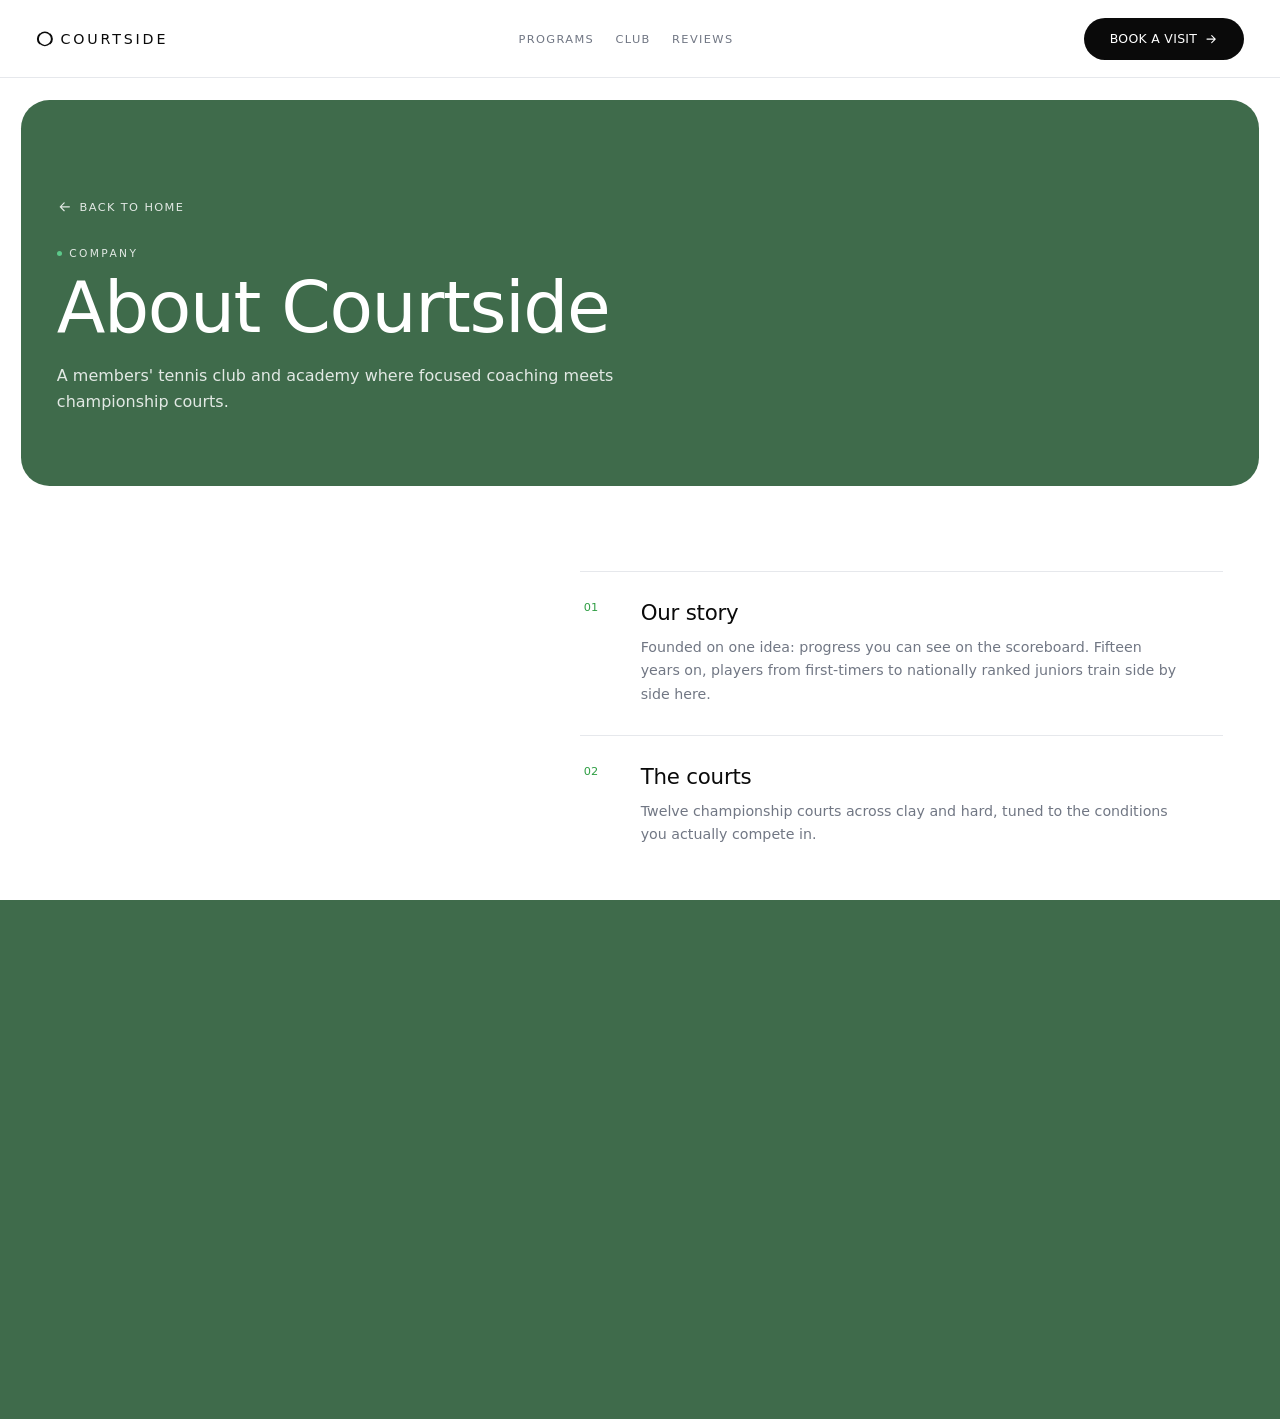
==== commit e0552526: "Reforça segurança: CSP, validação do formulário, escape de HTML e cabeçalhos Remove assets não utili" ====
--- a/subpage.html
+++ b/subpage.html
@@ -3,12 +3,16 @@
 <head>
 <meta charset="UTF-8">
 <meta name="viewport" content="width=device-width, initial-scale=1.0">
+<meta http-equiv="Content-Security-Policy" content="default-src 'none'; script-src 'self' https://cdn.jsdelivr.net; style-src 'self' https://fonts.googleapis.com; style-src-attr 'unsafe-inline'; font-src https://fonts.gstatic.com; img-src 'self' data:; media-src 'self'; connect-src 'self'; form-action 'none'; base-uri 'none'; object-src 'none'">
+<meta name="referrer" content="strict-origin-when-cross-origin">
 <title>Courtside</title>
 <meta name="description" content="Courtside Tennis Club & Academy">
 <link rel="preconnect" href="https://fonts.googleapis.com">
 <link rel="preconnect" href="https://fonts.gstatic.com" crossorigin>
 <link href="https://fonts.googleapis.com/css2?family=Onest:wght@400;500&display=swap" rel="stylesheet">
-<link rel="stylesheet" href="styles.css">
+<link rel="icon" type="image/png" href="/favicon.png">
+<link rel="apple-touch-icon" href="/favicon.png">
+<link rel="stylesheet" href="css/styles.css">
 </head>
 <body class="subpage">
 
@@ -70,178 +74,7 @@
   </nav>
 </footer>
 
-<script src="Javascripyt/effects.js"></script>
-<script>
-/* ---------------- conteúdo de cada página ---------------- */
-const PAGES = {
-  junior: {
-    eyebrow: 'Training program', title: 'Junior Development',
-    lead: "Fundamentals, footwork, and match play for ages 6–14 — where good habits and real technique are built to last.",
-    img: 'assent/Junior.jpg',
-    blocks: [
-      { h: 'What you\'ll learn', p: 'Grip and stroke fundamentals, split-step footwork, serve mechanics, and point construction, taught in small groups so every player gets real coaching time.' },
-      { h: 'Schedule', p: 'Sessions run Monday to Saturday, mornings and after-school. Group sizes are capped at six players per coach.' },
-      { h: 'Ages & levels', p: 'Red, orange, and green ball pathways for ages 6–10, and full-court development squads for ages 11–14.' },
-      { h: 'Pricing', p: 'From $28 per session with 8- and 12-week blocks. Racquets and balls provided for first-timers.' }
-    ]
-  },
-  performance: {
-    eyebrow: 'Training program', title: 'Performance Squad',
-    lead: "High-volume training for competitive and ranked players who want to win more matches.",
-    img: 'assent/squad.jpg',
-    blocks: [
-      { h: 'The programme', p: 'Four to six sessions a week blending technical work, live-ball drilling, physical conditioning, and supervised match play.' },
-      { h: 'Video & data', p: 'Every player gets serve and rally analysis, plus a termly review with their lead coach to set targets.' },
-      { h: 'Who it\'s for', p: 'Ranked juniors and adults competing regionally and nationally. Entry is by assessment.' },
-      { h: 'Pricing', p: 'Membership packages from $220 per month. Includes court access and strength & conditioning.' }
-    ]
-  },
-  adult: {
-    eyebrow: 'Training program', title: 'Adult Clinics',
-    lead: "Small-group sessions to sharpen technique and fitness — whatever your starting point.",
-    img: 'assent/adult.jpg',
-    blocks: [
-      { h: 'Formats', p: 'Cardio tennis, technique clinics, and doubles tactics, from absolute beginner to advanced.' },
-      { h: 'Schedule', p: 'Evenings and weekends, 60 or 90 minute sessions, drop-in or book a block.' },
-      { h: 'Pricing', p: 'From $24 drop-in, or $180 for a 10-session pass.' }
-    ]
-  },
-  private: {
-    eyebrow: 'Training program', title: 'Private Coaching',
-    lead: "One-to-one sessions tailored to your goals and schedule.",
-    img: 'assent/couth.jpg',
-    blocks: [
-      { h: 'How it works', p: 'You\'re matched with a coach who builds a plan around your game — technique, tactics, or match preparation.' },
-      { h: 'Availability', p: 'Book single sessions or standing weekly slots, indoors or out.' },
-      { h: 'Pricing', p: 'From $75 per hour. Semi-private (two players) from $45 each.' }
-    ]
-  },
-  membership: {
-    eyebrow: 'Club', title: 'Membership',
-    lead: "Join 9,000+ members with priority court booking, coaching discounts, and club events.",
-    img: 'assent/memberns.jpg',
-    blocks: [
-      { h: 'Full membership', p: 'Unlimited court access, 7-day advance booking, and member rates on all coaching. $95 per month.' },
-      { h: 'Off-peak', p: 'Court access before 4pm on weekdays. $55 per month.' },
-      { h: 'Junior & family', p: 'Discounted rates for under-18s and household bundles.' }
-    ]
-  },
-  events: {
-    eyebrow: 'Club', title: 'Events',
-    lead: "Club nights, member tournaments, and pro exhibitions across the season.",
-    img: 'assent/Event.jpg',
-    blocks: [
-      { h: 'Member tournaments', p: 'Monthly singles and doubles ladders with graded draws so every level gets competitive matches.' },
-      { h: 'Social nights', p: 'Round-robin doubles and mixers every Friday — bring a partner or turn up solo.' },
-      { h: 'Exhibitions', p: 'Seasonal showcase matches and coaching masterclasses with visiting pros.' }
-    ]
-  },
-  shop: {
-    eyebrow: 'Club', title: 'Pro Shop',
-    lead: "Racquets, strings, apparel, and the Courtside kit — fitted and strung on site.",
-    img: 'assent/proshop.jpg',
-    blocks: [
-      { h: 'Racquets & demos', p: 'Demo the latest frames on court before you buy, with expert fitting from our stringing team.' },
-      { h: 'Stringing', p: 'Same-day stringing service with a full range of tensions and string types.' },
-      { h: 'Courtside kit', p: 'The Courtside Pro and Academy ranges — on-court apparel built for training.' }
-    ]
-  },
-  about: {
-    eyebrow: 'Company', title: 'About Courtside',
-    lead: "A members' tennis club and academy where focused coaching meets championship courts.",
-    img: 'assent/quadra%20azul.jpg',
-    blocks: [
-      { h: 'Our story', p: 'Founded on one idea: progress you can see on the scoreboard. Fifteen years on, players from first-timers to nationally ranked juniors train side by side here.' },
-      { h: 'The courts', p: 'Twelve championship courts across clay and hard, tuned to the conditions you actually compete in.' },
-      { h: 'The team', p: 'Twenty-four certified coaches led by a performance staff who\'ve developed players to national level.' }
-    ]
-  },
-  careers: {
-    eyebrow: 'Company', title: 'Careers',
-    lead: "Coach, compete, and grow with a club that takes development seriously.",
-    img: 'assent/couth.jpg',
-    blocks: [
-      { h: 'Coaching roles', p: 'We hire certified coaches across junior, performance, and adult programmes — full-time and sessional.' },
-      { h: 'Operations', p: 'Front-of-house, pro shop, and events roles for people who love the game and the members.' },
-      { h: 'How to apply', p: 'Send a short intro and CV to play@courtside.club and we\'ll be in touch.' }
-    ]
-  },
-  privacy: {
-    eyebrow: 'Legal', title: 'Privacy Policy',
-    lead: "How Courtside collects, uses, and protects your information.",
-    blocks: [
-      { h: 'What we collect', p: 'Contact details you give us when booking a visit or joining, and basic usage data to keep the site working.' },
-      { h: 'How we use it', p: 'To respond to enquiries, manage memberships, and improve our programmes. We never sell your data.' },
-      { h: 'Your choices', p: 'You can ask us to update or delete your details at any time by emailing play@courtside.club.' }
-    ]
-  },
-  terms: {
-    eyebrow: 'Legal', title: 'Terms of Service',
-    lead: "The terms that apply when you use Courtside’s site and services.",
-    blocks: [
-      { h: 'Use of the site', p: 'This site is provided for information about our club and programmes. Content may change without notice.' },
-      { h: 'Bookings', p: 'Visit requests are confirmed by our team. Membership and session terms are provided at sign-up.' },
-      { h: 'Contact', p: 'Questions about these terms? Email play@courtside.club.' }
-    ]
-  }
-};
-
-(function renderSubpage() {
-  const id = new URLSearchParams(location.search).get('id') || 'about';
-  const page = Object.hasOwn(PAGES, id) ? PAGES[id] : {
-    eyebrow: 'Courtside', title: 'Page not found',
-    lead: "That page isn’t here — but the courts are. Head back home.",
-    blocks: []
-  };
-
-  document.title = page.title + ' — Courtside';
-  document.querySelector('[data-eyebrow]').textContent = page.eyebrow;
-  document.getElementById('sub-title').textContent = page.title;
-  document.getElementById('sub-lead').textContent = page.lead;
-
-  const fig = document.getElementById('sub-figure');
-  const im = document.getElementById('sub-img');
-  if (page.img) {
-    im.onerror = () => { fig.hidden = true; }; // se a foto ainda não estiver na pasta, não quebra
-    im.src = page.img;
-    im.alt = page.title;
-    fig.hidden = false;
-  } else {
-    fig.hidden = true;
-  }
-
-  const body = document.getElementById('sub-body');
-  // textContent em vez de innerHTML: o conteúdo nunca é interpretado como HTML
-  (page.blocks || []).forEach((b, i) => {
-    const article = document.createElement('article');
-    article.className = 'sub-block';
-    article.style.setProperty('--i', i);
-    const idx = document.createElement('span');
-    idx.className = 'sub-block-index';
-    idx.textContent = String(i + 1).padStart(2, '0');
-    const wrap = document.createElement('div');
-    const h = document.createElement('h2');
-    h.className = 'sub-block-h';
-    h.textContent = b.h;
-    const para = document.createElement('p');
-    para.className = 'sub-block-p';
-    para.textContent = b.p;
-    wrap.append(h, para);
-    article.append(idx, wrap);
-    body.appendChild(article);
-  });
-
-  // reveal suave ao rolar (dá vida à página, sem exagero)
-  const reveals = document.querySelectorAll('.sub-hero > *, .sub-figure:not([hidden]), .sub-block');
-  if (matchMedia('(prefers-reduced-motion: reduce)').matches) {
-    reveals.forEach(el => el.classList.add('in-view'));
-  } else {
-    const io = new IntersectionObserver(entries => {
-      entries.forEach(e => { if (e.isIntersecting) { e.target.classList.add('in-view'); io.unobserve(e.target); } });
-    }, { threshold: 0.12, rootMargin: '0px 0px -6% 0px' });
-    reveals.forEach(el => io.observe(el));
-  }
-})();
-</script>
+<script src="js/effects.js"></script>
+<script src="js/subpage.js"></script>
 </body>
 </html>
--- a/css/styles.css
+++ b/css/styles.css
@@ -0,0 +1,496 @@
+/* ============ tokens ============ */
+:root {
+  --background: #ffffff; --foreground: #0a0a0a;
+  --brand: #2f9e44; --brand-deep: #0f3d28; --brand-light: #5cc98a;
+  --accent-teal: #0b7a4d;
+  --section-green: #3f6b4b; /* verde das seções (footer, stats, programs, menu, loader) */
+  --surface: #f4f4f4; --surface-card: #ffffff;
+  --ink: #0a0a0a; --ink-soft: #717784; --ghost: #d7dae1; --hairline: #e6e8ec;
+  --on-brand: #ffffff;
+  --radius-card: 1.5rem; --radius-card-lg: 2rem; --radius-pill: 62.5rem;
+}
+
+/* ============ adaptive rem grid ============ */
+html { font-size: 16px; }
+@media (max-width: 1920px) { html { font-size: 0.833333vw; } }
+@media (max-width: 1440px) { html { font-size: 1.111111vw; } }
+@media (max-width: 1024px) { html { font-size: 1.5625vw; } }
+@media (max-width: 640px)  { html { font-size: 4.444444vw; } }
+html.locked { position: relative; overflow: hidden; height: 100%; }
+
+/* ============ reset ============ */
+*, *::before, *::after { box-sizing: border-box; margin: 0; padding: 0; }
+img { display: block; max-width: 100%; }
+button { font: inherit; color: inherit; background: none; border: 0; cursor: pointer; }
+a { color: inherit; text-decoration: none; }
+ul, ol { list-style: none; }
+input, textarea { font: inherit; }
+address { font-style: normal; }
+:focus-visible { outline: 2px solid var(--brand-light); outline-offset: 2px; }
+::selection { background: var(--brand); color: #fff; }
+::-moz-selection { background: var(--brand); color: #fff; }
+body {
+  min-height: 100vh;
+  background: var(--background);
+  color: var(--foreground);
+  font-family: "Onest", system-ui, sans-serif;
+  font-weight: 400;
+  -webkit-font-smoothing: antialiased;
+}
+.sr-only {
+  position: absolute; width: 1px; height: 1px; padding: 0; margin: -1px;
+  overflow: hidden; clip: rect(0 0 0 0); white-space: nowrap; border: 0;
+}
+main { width: 100%; overflow-x: clip; padding: 0.5rem; }
+@media (min-width: 640px) { main { padding: 0.75rem; } }
+
+/* ============ text reveal primitives ============ */
+.clip { display: inline-block; overflow: hidden; vertical-align: top; }
+.line-clip { display: block; padding-bottom: 0.14em; margin-bottom: -0.14em; }
+.ghost-clip { padding-bottom: 0.12em; margin-bottom: -0.12em; }
+.seg { display: inline-block; }
+.line-clip > .seg { display: block; }
+
+/* ============ shared components ============ */
+.eyebrow {
+  display: inline-flex; align-items: center; gap: 0.5rem;
+  font-size: 0.75rem; font-weight: 500; text-transform: uppercase; letter-spacing: 0.22em;
+}
+.eyebrow .dot { width: 0.375rem; height: 0.375rem; border-radius: var(--radius-pill); flex-shrink: 0; }
+.eyebrow-dark { color: var(--ink-soft); }
+.eyebrow-dark .dot { background: var(--brand); }
+.eyebrow-light { color: rgba(255, 255, 255, 0.85); }
+.eyebrow-light .dot { background: var(--brand-light); }
+
+.pill {
+  display: inline-flex; align-items: center; gap: 0.5rem;
+  border-radius: var(--radius-pill); padding: 0.875rem 1.75rem;
+  font-size: 0.875rem; font-weight: 500; text-transform: uppercase; letter-spacing: 0.025em;
+  border: 1px solid transparent;
+  transition: background-color .25s ease, color .25s ease, border-color .25s ease;
+}
+.pill svg { width: 1rem; height: 1rem; }
+.pill-light { background: #fff; color: var(--brand-deep); }
+.pill-light:hover { background: var(--brand-light); color: #fff; }
+.pill-solid { background: var(--ink); color: #fff; }
+.pill-solid:hover { background: var(--brand-deep); }
+.pill:disabled { opacity: 0.6; cursor: default; }
+
+.arrow-btn {
+  width: 3rem; height: 3rem; display: grid; place-items: center;
+  border-radius: var(--radius-pill); border: 1px solid;
+  transition: background-color .25s ease, border-color .25s ease;
+}
+@media (min-width: 640px) { .arrow-btn { width: 3.5rem; height: 3.5rem; } }
+.arrow-btn svg { width: 1.25rem; height: 1.25rem; }
+.arrow-btn .flip { display: grid; place-items: center; transform: scaleX(-1); }
+.arrow-outline { border-color: var(--hairline); background: transparent; color: var(--ink); }
+.arrow-outline:hover { border-color: var(--ink); }
+.arrow-solid { background: var(--ink); border-color: var(--ink); color: #fff; }
+.arrow-solid:hover { background: var(--brand-deep); }
+
+.dots { display: flex; align-items: center; gap: 0.5rem; }
+.dots .dot { padding: 0.375rem; display: grid; place-items: center; }
+.dot-pill { display: block; width: 0.375rem; height: 0.375rem; border-radius: var(--radius-pill); transition: width .3s ease, background-color .3s ease; }
+.dots-dark .dot-pill { background: var(--ghost); }
+.dots-dark .dot.active .dot-pill { background: var(--ink); width: 1.25rem; }
+.dots-light .dot-pill { background: rgba(255, 255, 255, 0.4); }
+.dots-light .dot.active .dot-pill { background: #fff; width: 1.25rem; }
+
+.icon-btn { width: 2.5rem; height: 2.5rem; border-radius: var(--radius-pill); display: grid; place-items: center; transition: background-color .25s ease; }
+.icon-btn svg { width: 1.25rem; height: 1.25rem; }
+
+/* ============ loader ============ */
+#loader {
+  position: fixed; inset: 0; z-index: 200;
+  background: var(--section-green); color: #fff;
+  display: flex; flex-direction: column; align-items: center; justify-content: center; gap: 2rem;
+  will-change: transform;
+}
+.loader-mark { display: flex; align-items: center; gap: 0.75rem; font-size: 1.5rem; font-weight: 500; text-transform: uppercase; letter-spacing: 0.2em; }
+.loader-mark svg { width: 1.75rem; height: 1.75rem; }
+.loader-track { width: 10rem; height: 1px; border-radius: var(--radius-pill); background: rgba(255, 255, 255, 0.25); overflow: hidden; }
+.loader-fill { height: 100%; width: 100%; background: #fff; transform: scaleX(0); transform-origin: left; transition: transform 1280ms cubic-bezier(0.65, 0, 0.35, 1) 120ms; }
+.loader-fill.run { transform: scaleX(1); }
+
+/* ============ header ============ */
+.site-header { position: relative; z-index: 20; display: flex; align-items: center; padding: 1.5rem 1.5rem 0; font-size: 0.75rem; color: #fff; }
+@media (min-width: 640px) { .site-header { padding: 2rem 2.5rem 0; } }
+.header-nav { display: none; }
+@media (min-width: 1024px) { .header-nav { display: flex; flex: 1; gap: 2rem; } }
+.header-nav a { color: rgba(255, 255, 255, 0.9); transition: color .2s ease; }
+.header-nav a:hover { color: #fff; }
+.brand { display: flex; align-items: center; gap: 0.5rem; font-size: 1rem; font-weight: 500; text-transform: uppercase; letter-spacing: 0.2em; }
+.brand svg { width: 1.25rem; height: 1.25rem; flex-shrink: 0; }
+@media (min-width: 1024px) { .site-header .brand { flex: 1; justify-content: center; } }
+.header-right { flex: 1; display: flex; justify-content: flex-end; align-items: center; gap: 1rem; }
+@media (min-width: 640px) { .header-right { gap: 1.25rem; } }
+.header-book { display: none; text-transform: uppercase; letter-spacing: 0.025em; font-size: 0.75rem; }
+.header-book:hover { text-decoration: underline; }
+@media (min-width: 640px) { .header-book { display: inline-block; } }
+.burger { background: rgba(255, 255, 255, 0.15); -webkit-backdrop-filter: blur(8px); backdrop-filter: blur(8px); }
+.burger:hover { background: rgba(255, 255, 255, 0.25); }
+.burger-bars { display: flex; flex-direction: column; gap: 5px; }
+.burger-bars span { display: block; width: 1rem; height: 1px; background: #fff; }
+
+/* ============ hero ============ */
+.hero { position: relative; height: 320vh; }
+.hero-stage {
+  position: sticky; top: 0.5rem;
+  height: calc(100vh - 1rem); height: calc(100svh - 1rem); min-height: 36rem;
+  border-radius: var(--radius-card-lg); overflow: hidden;
+  background: #0a0a0a; color: #fff;
+  display: flex; flex-direction: column; isolation: isolate;
+}
+@media (min-width: 640px) { .hero-stage { top: 0.75rem; height: calc(100vh - 1.5rem); height: calc(100svh - 1.5rem); } }
+.hero-bg { position: absolute; inset: 0; z-index: -10; }
+.hero-canvas { position: absolute; inset: 0; width: 100%; height: 100%; object-fit: cover; display: block; }
+.hero-bg-overlay { position: absolute; inset: 0; background: linear-gradient(to bottom, rgba(15, 61, 40, 0.55), rgba(15, 61, 40, 0.2) 40%, rgba(15, 61, 40, 0.7)); }
+.hero-title-wrap { padding: 1rem 1.5rem 0; }
+@media (min-width: 640px) { .hero-title-wrap { padding-left: 2.5rem; padding-right: 2.5rem; } }
+.hero-title { font-size: 12.5vw; font-weight: 500; text-transform: uppercase; line-height: 0.85; letter-spacing: -0.02em; white-space: nowrap; }
+@media (max-width: 640px) { .hero-title { font-size: 15vw; white-space: normal; line-height: 0.92; } }
+.hero-bottom { margin-top: auto; padding: 0 1.5rem 2rem; display: flex; flex-direction: column; gap: 1.5rem; }
+@media (min-width: 640px) { .hero-bottom { padding: 0 2.5rem 2.5rem; flex-direction: row; justify-content: space-between; align-items: flex-end; } }
+.hero-tagline { font-size: 2.4rem; font-weight: 500; text-transform: uppercase; line-height: 0.95; letter-spacing: -0.02em; color: rgba(255, 255, 255, 0.85); }
+.hero-tagline .ln { display: block; }
+.hero-cards { display: flex; align-items: flex-end; gap: 1rem; }
+
+.glass {
+  border: 1px solid rgba(255, 255, 255, 0.15); background: rgba(255, 255, 255, 0.10);
+  border-radius: var(--radius-card); padding: 0.75rem;
+  box-shadow: 0 1rem 2.5rem rgba(15, 61, 40, 0.2);
+  -webkit-backdrop-filter: blur(6px); backdrop-filter: blur(6px);
+}
+
+.collection-slider { display: none; }
+@media (min-width: 768px) { .collection-slider { display: flex; flex-direction: column; gap: 0.75rem; width: 16rem; } }
+.collection-track { position: relative; }
+.collection-card { display: flex; gap: 0.75rem; width: 100%; }
+.collection-card.col-ghost { position: absolute; inset: 0; pointer-events: none; }
+.collection-card img { width: 3.5rem; height: 3.5rem; border-radius: 0.75rem; object-fit: cover; flex-shrink: 0; }
+.col-info { display: flex; flex-direction: column; justify-content: center; gap: 0.25rem; min-width: 0; }
+.col-brand { font-size: 0.7rem; font-weight: 500; text-transform: uppercase; letter-spacing: 0.025em; }
+.col-title { font-size: 0.7rem; text-transform: uppercase; opacity: 0.8; }
+.col-cta { font-size: 0.65rem; text-decoration: underline; text-underline-offset: 2px; }
+
+.membership { display: flex; gap: 0.75rem; align-items: stretch; width: 100%; max-width: 20rem; }
+@media (min-width: 640px) { .membership { max-width: 15rem; } }
+.member-left { display: flex; flex-direction: column; justify-content: space-between; gap: 0.5rem; flex: 1; }
+.member-value { font-size: 1.875rem; font-weight: 500; line-height: 1; }
+.avatars { display: flex; }
+.avatars span { width: 1.25rem; height: 1.25rem; border-radius: var(--radius-pill); border: 1px solid rgba(15, 61, 40, 0.4); }
+.avatars span + span { margin-left: -0.5rem; }
+.member-caption { font-size: 0.65rem; opacity: 0.8; }
+.member-img { width: 4rem; aspect-ratio: 3 / 4; border-radius: 0.75rem; object-fit: cover; flex-shrink: 0; }
+
+/* ============ trust ============ */
+.trust { position: relative; isolation: isolate; overflow: hidden; background: var(--background); padding: 4rem 1.5rem; }
+@media (min-width: 640px) { .trust { padding: 5rem 2.5rem; } }
+.trust-badges { position: relative; z-index: 20; display: flex; flex-direction: column; gap: 1.5rem; align-items: flex-start; }
+@media (min-width: 640px) { .trust-badges { flex-direction: row; justify-content: space-between; } }
+.percent-badge { width: 7rem; height: 7rem; border-radius: var(--radius-pill); background: var(--surface); display: flex; flex-direction: column; align-items: center; justify-content: center; gap: 0.25rem; text-align: center; flex-shrink: 0; }
+@media (min-width: 640px) { .percent-badge { width: 8rem; height: 8rem; } }
+@media (max-width: 639px) { .percent-badge { display: none; } }
+.percent-value { font-size: 1.5rem; font-weight: 500; line-height: 1; }
+.percent-caption { font-size: 0.6rem; color: var(--ink-soft); max-width: 7em; }
+.badge-card { max-width: 28rem; display: flex; gap: 1rem; align-items: flex-start; border-radius: var(--radius-card); background: var(--surface); padding: 1.25rem; }
+@media (min-width: 640px) { .badge-card { gap: 1.25rem; padding: 1.5rem; } }
+.badge-chip { border-radius: 0.75rem; background: var(--background); padding: 0.5rem 1rem; font-size: 1.25rem; font-weight: 500; flex-shrink: 0; }
+.badge-title { font-size: 1.125rem; font-weight: 500; }
+.badge-body { font-size: 0.75rem; color: var(--ink-soft); line-height: 1.65; margin-top: 0.5rem; }
+
+.ghost-heading { position: relative; z-index: 0; pointer-events: none; user-select: none; max-width: 88rem; margin: 3rem auto 0; font-size: 8.2vw; font-weight: 500; text-transform: uppercase; line-height: 1.02; letter-spacing: -0.02em; }
+.ghost-row { display: flex; justify-content: space-between; }
+.ghost-word { display: inline-block; color: var(--ghost); will-change: transform; }
+.ghost-word.ink { color: var(--ink); }
+
+.coach-pos { position: relative; z-index: 10; width: 13rem; margin: 2.5rem auto 0; }
+@media (min-width: 640px) { .coach-pos { position: absolute; left: 50%; top: 50%; transform: translate(-50%, -50%); width: 16rem; margin: 0; } }
+.coach-fig { position: relative; transform: rotate(6deg); aspect-ratio: 3 / 4; border-radius: var(--radius-card); background: var(--brand); overflow: hidden; }
+.coach-img { position: absolute; inset: 0; width: 100%; height: 100%; object-fit: cover; }
+.glass-caption { border-radius: 0.75rem; color: #fff; -webkit-backdrop-filter: blur(8px); backdrop-filter: blur(8px); }
+.coach-caption { position: absolute; left: 0.75rem; right: 0.75rem; bottom: 0.75rem; z-index: 2; background: rgba(15, 61, 40, 0.4); padding: 0.5rem 0.75rem; }
+.coach-caption .name { display: block; font-size: 0.875rem; font-weight: 500; }
+.coach-caption .role { display: block; font-size: 0.65rem; opacity: 0.8; }
+
+.trust-controls { position: relative; z-index: 20; margin-top: 3rem; display: flex; justify-content: space-between; align-items: center; }
+@media (min-width: 640px) { .trust-controls { margin-top: 6rem; } }
+
+/* ============ programs ============ */
+.programs { background: var(--section-green); color: #fff; border-radius: var(--radius-card-lg); padding: 6rem 1.5rem; }
+@media (min-width: 640px) { .programs { padding-left: 2.5rem; padding-right: 2.5rem; } }
+.h2 { font-size: 3rem; font-weight: 500; line-height: 0.95; letter-spacing: -0.02em; }
+.programs .h2 { margin-top: 1rem; }
+.program-list { margin-top: 3.5rem; }
+.program-row { border-top: 1px solid var(--hairline); }
+.program-row:last-child { border-bottom: 1px solid var(--hairline); }
+.program-row a { display: block; }
+.program-row a:focus-visible { background: var(--background); }
+.row-inner { display: flex; align-items: center; gap: 1.5rem; padding: 1.75rem 0; }
+.row-index { width: 2.5rem; flex-shrink: 0; font-size: 0.875rem; font-weight: 500; color: var(--ink-soft); }
+.row-main { flex: 1; min-width: 0; }
+.row-name { display: block; font-size: 1.5rem; font-weight: 500; letter-spacing: -0.02em; }
+@media (min-width: 640px) { .row-name { font-size: 1.875rem; } }
+.row-desc { display: block; font-size: 0.875rem; color: var(--ink-soft); margin-top: 0.25rem; }
+.row-circle { width: 2.75rem; height: 2.75rem; flex-shrink: 0; display: grid; place-items: center; border-radius: var(--radius-pill); border: 1px solid var(--hairline); }
+.row-circle svg { width: 1.25rem; height: 1.25rem; }
+
+/* ============ facilities ============ */
+.facilities { position: relative; background: var(--background); border-radius: var(--radius-card-lg); margin-top: -2.5rem; padding: 4rem 1.5rem 5rem; }
+@media (min-width: 640px) { .facilities { padding-left: 2.5rem; padding-right: 2.5rem; } }
+.fac-grid { display: grid; gap: 2.5rem; align-items: end; }
+@media (min-width: 768px) { .fac-grid { grid-template-columns: 1fr 1fr; } }
+.fac-intro { max-width: 24rem; }
+.fac-icon { width: 4rem; height: 4rem; border-radius: var(--radius-card); object-fit: cover; }
+.fac-intro .h2 { margin-top: 1.5rem; }
+.fac-body { font-size: 0.875rem; color: var(--ink-soft); line-height: 1.65; max-width: 20rem; margin-top: 1.5rem; }
+.fac-cards { display: flex; align-items: flex-end; gap: 1.25rem; }
+.court-card { position: relative; flex: 1; aspect-ratio: 3 / 4; border-radius: var(--radius-card); overflow: hidden; background: var(--surface); }
+.court-card.raised { margin-bottom: 2rem; }
+.court-card img { position: absolute; inset: 0; width: 100%; height: 100%; object-fit: cover; }
+.court-caption { position: absolute; left: 0.75rem; right: 0.75rem; bottom: 0.75rem; z-index: 2; padding: 0.75rem 1rem; }
+.court-caption .name { display: block; font-size: 0.875rem; font-weight: 500; }
+.court-caption .desc { display: block; font-size: 0.65rem; opacity: 0.85; margin-top: 0.125rem; }
+.cap-blue { background: rgba(11, 122, 77, 0.55); }
+.cap-clay { background: rgba(15, 61, 40, 0.4); }
+
+/* ============ stats ============ */
+.stats { background: var(--section-green); color: #fff; border-radius: var(--radius-card-lg); margin-top: 0.75rem; padding: 5rem 1.5rem; }
+@media (min-width: 640px) { .stats { padding-left: 2.5rem; padding-right: 2.5rem; } }
+.stats .h2 { margin-top: 1rem; }
+.stats-grid { display: grid; grid-template-columns: repeat(2, 1fr); column-gap: 2rem; row-gap: 3rem; margin-top: 4rem; }
+@media (min-width: 1024px) { .stats-grid { grid-template-columns: repeat(4, 1fr); } }
+.stat { border-top: 1px solid rgba(255, 255, 255, 0.2); padding-top: 1.25rem; }
+.stat-value { display: block; font-size: 3.75rem; font-weight: 500; letter-spacing: -0.02em; line-height: 1; }
+@media (min-width: 640px) { .stat-value { font-size: 4.5rem; } }
+.stat-label { display: block; font-size: 0.875rem; color: rgba(255, 255, 255, 0.88); margin-top: 0.75rem; }
+
+/* ============ testimonials ============ */
+.testimonials { background: var(--background); padding: 5rem 1.5rem 1.5rem; }
+@media (min-width: 640px) { .testimonials { padding: 6rem 2.5rem 2rem; } }
+.testimonials .h2 { margin-top: 1rem; }
+.testi-video { position: relative; margin: 3rem -1.5rem 0; border-radius: var(--radius-card-lg); overflow: hidden; background: var(--brand-deep); }
+@media (min-width: 640px) { .testi-video { margin: 3.5rem -2.5rem 0; } }
+.testi-video video { width: 100%; height: clamp(20rem, 40vw, 40rem); object-fit: cover; display: block; }
+.testi-video::after { content: ""; position: absolute; inset: 0; pointer-events: none; background: linear-gradient(to bottom, rgba(15, 61, 40, 0.55), rgba(15, 61, 40, 0.2) 40%, rgba(15, 61, 40, 0.7)); }
+.testi-grid { display: grid; gap: 1.25rem; margin-top: 3.5rem; grid-template-columns: 1fr; }
+@media (min-width: 640px) { .testi-grid { grid-template-columns: repeat(2, 1fr); } }
+@media (min-width: 1024px) { .testi-grid { grid-template-columns: repeat(3, 1fr); } }
+.testi-card { display: flex; flex-direction: column; justify-content: space-between; height: 100%; border-radius: var(--radius-card); background: var(--surface); padding: 1.75rem; }
+.quote-mark { display: block; color: var(--brand); line-height: 1; }
+.quote-mark svg { width: 2rem; height: 2rem; display: block; }
+.quote-mark img { width: 2rem; height: 2rem; display: block; object-fit: contain; }
+.testi-card blockquote { font-size: 1.125rem; line-height: 1.6; color: var(--ink); margin-top: 1rem; }
+.testi-card figcaption { border-top: 1px solid var(--hairline); padding-top: 1rem; margin-top: 1.5rem; }
+.testi-name { display: block; font-weight: 500; }
+.testi-role { display: block; font-size: 0.875rem; color: var(--ink-soft); }
+
+/* ============ footer ============ */
+.site-footer { background: var(--section-green); color: #fff; border-radius: var(--radius-card-lg); margin-top: 0.75rem; padding: 3.5rem 1.5rem; }
+@media (min-width: 640px) { .site-footer { padding: 4rem 2.5rem; } }
+.footer-cta { border-bottom: 1px solid rgba(255, 255, 255, 0.15); padding-bottom: 3.5rem; display: flex; flex-direction: column; gap: 2rem; }
+@media (min-width: 640px) { .footer-cta { flex-direction: row; justify-content: space-between; align-items: flex-end; } }
+.footer-cta-title { font-size: 3.75rem; font-weight: 500; line-height: 0.92; letter-spacing: -0.02em; margin-top: 1rem; }
+.footer-cols { display: grid; gap: 2.5rem; padding: 3.5rem 0; }
+@media (min-width: 768px) { .footer-cols { grid-template-columns: 1.4fr 1fr 1fr 1fr; } }
+.footer-brand-col { max-width: 20rem; }
+.footer-brand-col .brand { font-size: 1.125rem; }
+.footer-blurb { font-size: 0.875rem; color: rgba(255, 255, 255, 0.85); margin-top: 1rem; line-height: 1.6; }
+.footer-address { margin-top: 1.5rem; color: rgba(255, 255, 255, 0.92); font-size: 0.875rem; display: flex; flex-direction: column; gap: 0.375rem; }
+.footer-address a:hover { text-decoration: underline; }
+.footer-address .muted { color: rgba(255, 255, 255, 0.75); }
+.footer-nav h3 { font-size: 0.75rem; font-weight: 500; text-transform: uppercase; letter-spacing: 0.2em; color: rgba(255, 255, 255, 0.75); }
+.footer-nav ul { margin-top: 1.25rem; font-size: 0.875rem; color: rgba(255, 255, 255, 0.92); display: flex; flex-direction: column; gap: 0.75rem; }
+.footer-nav a:hover { color: #fff; }
+.footer-bottom { border-top: 1px solid rgba(255, 255, 255, 0.15); padding-top: 2rem; font-size: 0.875rem; color: rgba(255, 255, 255, 0.85); display: flex; flex-direction: column; gap: 1.25rem; }
+@media (min-width: 640px) { .footer-bottom { flex-direction: row; justify-content: space-between; align-items: center; } }
+.footer-bottom nav { display: flex; gap: 1.25rem; }
+.footer-bottom a:hover { color: #fff; }
+
+/* ============ contact modal ============ */
+.modal { position: fixed; inset: 0; z-index: 90; display: flex; align-items: flex-end; justify-content: center; padding: 0.75rem; visibility: hidden; pointer-events: none; }
+@media (min-width: 640px) { .modal { align-items: center; padding: 1.5rem; } }
+.modal.open { visibility: visible; pointer-events: auto; }
+.modal-backdrop { position: absolute; inset: 0; background: rgba(15, 61, 40, 0.4); -webkit-backdrop-filter: blur(6px); backdrop-filter: blur(6px); opacity: 0; }
+.modal-panel { position: relative; width: 100%; max-height: 92vh; max-height: 92svh; overflow-y: auto; border-radius: var(--radius-card-lg); background: var(--surface-card); padding: 1.5rem; color: var(--ink); box-shadow: 0 2.5rem 5rem rgba(15, 61, 40, 0.35); }
+@media (min-width: 640px) { .modal-panel { max-width: 32rem; padding: 2rem; } }
+.modal-head { display: flex; justify-content: space-between; align-items: flex-start; gap: 1rem; }
+.modal-title { font-size: 2.25rem; font-weight: 500; line-height: 0.95; letter-spacing: -0.02em; margin-top: 0.75rem; }
+@media (min-width: 640px) { .modal-title { font-size: 3rem; } }
+.modal-close { background: var(--surface); }
+.modal-close:hover { background: var(--hairline); }
+.contact-form { margin-top: 1.75rem; display: flex; flex-direction: column; gap: 1rem; }
+.field { display: flex; flex-direction: column; gap: 0.5rem; }
+.field span { font-size: 0.75rem; font-weight: 500; text-transform: uppercase; letter-spacing: 0.18em; color: var(--ink-soft); }
+.field input, .field textarea { width: 100%; border-radius: 0.75rem; border: 1px solid var(--hairline); background: var(--background); padding: 0.75rem 1rem; font-size: 0.875rem; color: var(--ink); resize: vertical; }
+.field input:focus, .field textarea:focus { outline: none; border-color: var(--brand-light); box-shadow: 0 0 0 2px rgba(92, 201, 138, 0.35); }
+.field ::placeholder { color: var(--ink-soft); opacity: 0.7; }
+.submit-btn { align-self: flex-start; margin-top: 0.25rem; }
+.modal-success { margin-top: 2rem; border-radius: var(--radius-card); background: var(--surface); padding: 1.5rem; text-align: center; }
+.success-check { width: 3rem; height: 3rem; margin: 0 auto; border-radius: var(--radius-pill); background: var(--brand); display: grid; place-items: center; color: #fff; }
+.success-check svg { width: 1.25rem; height: 1.25rem; }
+.success-title { font-size: 1.125rem; font-weight: 500; margin-top: 1rem; }
+.success-sub { font-size: 0.875rem; color: var(--ink-soft); margin-top: 0.5rem; }
+.modal-success .pill { margin-top: 1.25rem; }
+
+/* ============ menu overlay ============ */
+.menu { position: fixed; inset: 0; z-index: 70; display: flex; flex-direction: column; visibility: hidden; pointer-events: none; }
+.menu.open { visibility: visible; pointer-events: auto; }
+.menu-backdrop { position: absolute; inset: 0; background: var(--section-green); opacity: 0; }
+.menu-panel { position: relative; height: 100%; padding: 0.5rem; }
+@media (min-width: 640px) { .menu-panel { padding: 0.75rem; } }
+.menu-inner { height: 100%; display: flex; flex-direction: column; padding: 1.5rem; color: #fff; }
+@media (min-width: 640px) { .menu-inner { padding: 2rem 2.5rem 2.5rem; } }
+.menu-top { display: flex; justify-content: space-between; align-items: center; }
+.menu-close { background: rgba(255, 255, 255, 0.15); }
+.menu-close:hover { background: rgba(255, 255, 255, 0.25); }
+/* menu flutuante (flowing marquee) */
+.menu-flow { flex: 1; display: flex; flex-direction: column; min-height: 0; }
+.menu__item { flex: 1; position: relative; overflow: hidden; text-align: center; border-top: 1px solid rgba(255, 255, 255, 0.15); }
+.menu__item:first-child { border-top: none; }
+.menu__item-link {
+  display: flex; align-items: center; justify-content: center; height: 100%;
+  text-transform: uppercase; white-space: nowrap; font-weight: 500;
+  font-size: clamp(2rem, 7vw, 4.5rem); letter-spacing: -0.02em; color: #fff;
+}
+.marquee {
+  position: absolute; inset: 0; overflow: hidden; pointer-events: none;
+  background: #fff; transform: translate3d(0, 101%, 0);
+}
+.marquee__inner { height: 100%; transform: translate3d(0, -101%, 0); }
+.marquee__scroll {
+  display: flex; align-items: center; height: 100%; width: fit-content;
+  animation: menuMarquee 20s linear infinite; animation-play-state: paused;
+}
+.menu__item:hover .marquee__scroll { animation-play-state: running; }
+.marquee__part { display: flex; align-items: center; flex-shrink: 0; color: var(--brand-deep); }
+.marquee__part span { white-space: nowrap; text-transform: uppercase; font-weight: 500; font-size: clamp(2rem, 7vw, 4.5rem); letter-spacing: -0.02em; line-height: 1; padding: 0 1.2vw; }
+.marquee__img { width: 8rem; height: 4rem; margin: 0 1.5vw; border-radius: var(--radius-pill); background-size: cover; background-position: 50% 50%; }
+@keyframes menuMarquee { to { transform: translateX(-50%); } }
+@media (prefers-reduced-motion: reduce) { .marquee__scroll { animation: none; } }
+.menu-bottom { border-top: 1px solid rgba(255, 255, 255, 0.15); padding-top: 2rem; display: flex; flex-direction: column; gap: 1.25rem; }
+@media (min-width: 640px) { .menu-bottom { flex-direction: row; justify-content: space-between; align-items: center; } }
+
+/* ============ hero — dica de scroll (mouse) ============ */
+.hero-hint {
+  position: absolute; left: 0; right: 0; bottom: 2rem; z-index: 5;
+  display: flex; flex-direction: column; align-items: center; gap: 0.6rem;
+  color: rgba(255, 255, 255, 0.85); font-size: 0.7rem; text-transform: uppercase;
+  letter-spacing: 0.25em; pointer-events: none; transition: opacity 0.4s ease;
+}
+.hero-mouse { width: 1.5rem; height: 2.4rem; border: 1.5px solid rgba(255, 255, 255, 0.7); border-radius: var(--radius-pill); display: flex; justify-content: center; padding-top: 0.35rem; }
+.hero-mouse i { width: 3px; height: 6px; border-radius: var(--radius-pill); background: #fff; animation: heroWheel 1.5s ease-in-out infinite; }
+@keyframes heroWheel { 0% { transform: translateY(0); opacity: 1; } 70% { transform: translateY(8px); opacity: 0; } 100% { opacity: 0; } }
+@media (prefers-reduced-motion: reduce) { .hero-mouse i { animation: none; } }
+
+
+/* ============ Programs em verde médio — texto claro ============ */
+.programs .eyebrow-dark { color: rgba(255, 255, 255, 0.7); }
+.programs .eyebrow-dark .dot { background: var(--brand-light); }
+.programs .program-row { border-color: rgba(255, 255, 255, 0.15); }
+.programs .row-index { color: rgba(255, 255, 255, 0.6); }
+.programs .row-desc { color: rgba(255, 255, 255, 0.65); }
+.programs .row-circle { border-color: rgba(255, 255, 255, 0.25); }
+
+/* ============ efeitos: cursor, progresso, transição ============ */
+.fx-progress { position: fixed; top: 0; left: 0; width: 100%; height: 3px; background: var(--brand); transform: scaleX(0); transform-origin: left; z-index: 210; pointer-events: none; }
+.fx-curtain { position: fixed; inset: 0; z-index: 300; background: var(--section-green); display: flex; align-items: center; justify-content: center; transform: translateY(100%); pointer-events: none; }
+.fx-curtain.in { transform: translateY(0); transition: transform 0.6s cubic-bezier(0.76, 0, 0.24, 1); pointer-events: auto; }
+.fx-curtain-mark { color: #fff; font-weight: 500; text-transform: uppercase; letter-spacing: 0.2em; font-size: 1.5rem; opacity: 0; transform: translateY(10px); }
+.fx-curtain.in .fx-curtain-mark { opacity: 1; transform: none; transition: opacity 0.4s ease 0.2s, transform 0.4s ease 0.2s; }
+/* sublinhado animado (sweep) em links de nav/rodapé */
+.header-nav a, .sub-nav a, .footer-nav a, .footer-bottom a, .sub-footer nav a {
+  background-image: linear-gradient(currentColor, currentColor);
+  background-size: 0% 1px; background-position: 0 100%; background-repeat: no-repeat;
+  transition: background-size 0.3s ease, color 0.2s ease;
+}
+.header-nav a:hover, .sub-nav a:hover, .footer-nav a:hover, .footer-bottom a:hover, .sub-footer nav a:hover { background-size: 100% 1px; }
+
+/* ============ subpage (páginas internas) ============ */
+.subpage { background: var(--background); }
+.sub-header { position: sticky; top: 0; z-index: 20; display: flex; align-items: center; justify-content: space-between; gap: 1rem; padding: 1.25rem 1.5rem; background: rgba(255, 255, 255, 0.82); -webkit-backdrop-filter: blur(10px); backdrop-filter: blur(10px); border-bottom: 1px solid var(--hairline); }
+@media (min-width: 640px) { .sub-header { padding: 1.25rem 2.5rem; } }
+.sub-header .brand { color: var(--ink); font-size: 1rem; }
+.sub-nav { display: none; gap: 1.5rem; font-size: 0.8rem; text-transform: uppercase; letter-spacing: 0.12em; }
+@media (min-width: 768px) { .sub-nav { display: flex; } }
+.sub-nav a { color: var(--ink-soft); }
+.sub-nav a:hover { color: var(--ink); }
+.sub-hero { background: var(--section-green); color: #fff; border-radius: var(--radius-card-lg); margin: 0.75rem; padding: 5rem 1.5rem 4rem; }
+@media (min-width: 640px) { .sub-hero { padding: 7rem 2.5rem 5rem; } }
+.sub-back { display: flex; width: fit-content; align-items: center; gap: 0.5rem; font-size: 0.8rem; text-transform: uppercase; letter-spacing: 0.12em; color: rgba(255, 255, 255, 0.85); margin-bottom: 2rem; }
+.sub-back:hover { color: #fff; }
+.sub-back svg { width: 1.1rem; height: 1.1rem; }
+.sub-hero .eyebrow-light { margin-bottom: 1rem; }
+.sub-title { font-size: clamp(2.5rem, 7vw, 5rem); font-weight: 500; line-height: 0.95; letter-spacing: -0.02em; }
+.sub-lead { max-width: 40rem; margin-top: 1.5rem; font-size: 1.125rem; line-height: 1.6; color: rgba(255, 255, 255, 0.85); }
+/* alinhado às bordas do card verde (margem 0.75rem + padding do hero) */
+.sub-layout { margin: 4rem 0; padding: 0 2.25rem; display: flex; flex-direction: column; gap: 2.5rem; }
+@media (min-width: 640px) { .sub-layout { padding: 0 3.25rem; margin: 6rem 0; } }
+@media (min-width: 900px) { .sub-layout { flex-direction: row; align-items: stretch; gap: 4rem; } }
+.sub-body { flex: 1; min-width: 0; }
+.sub-block { display: flex; gap: 1.5rem; padding: 2rem 0; border-top: 1px solid var(--hairline); }
+.sub-block:last-child { border-bottom: 1px solid var(--hairline); }
+.sub-block-index { font-size: 0.8rem; font-weight: 500; color: var(--brand); flex-shrink: 0; width: 2.5rem; }
+.sub-block-h { font-size: 1.5rem; font-weight: 500; letter-spacing: -0.01em; }
+.sub-block-p { margin-top: 0.75rem; color: var(--ink-soft); line-height: 1.65; max-width: 38rem; }
+.sub-cta { margin: 4rem 2.25rem 5rem; padding-top: 3rem; display: flex; flex-direction: column; gap: 1.5rem; }
+@media (min-width: 640px) { .sub-cta { margin: 6rem 3.25rem; padding-top: 4rem; flex-direction: row; justify-content: space-between; align-items: center; } }
+.sub-cta-title { font-size: clamp(2rem, 5vw, 3.5rem); font-weight: 500; line-height: 0.95; letter-spacing: -0.02em; margin-top: 0.75rem; }
+.sub-footer { display: flex; flex-direction: column; gap: 1.25rem; align-items: center; padding: 2.5rem 1.5rem; color: var(--ink-soft); font-size: 0.85rem; }
+@media (min-width: 640px) { .sub-footer { flex-direction: row; justify-content: space-between; padding: 2.5rem; } }
+.sub-footer .brand { color: var(--ink); }
+.sub-footer nav { display: flex; gap: 1.25rem; }
+.sub-footer a:hover { color: var(--ink); }
+/* imagem opcional das subpáginas (do lado do texto, na altura da lista) */
+.sub-figure { margin: 0; border-radius: var(--radius-card-lg); overflow: hidden; }
+.sub-figure img { width: 100%; height: auto; aspect-ratio: 16 / 10; object-fit: cover; object-position: center top; display: block; transition: transform 0.6s cubic-bezier(0.16, 1, 0.3, 1); }
+.sub-figure:hover img { transform: scale(1.05); }
+@media (min-width: 900px) {
+  .sub-figure { flex: 0 0 40%; align-self: stretch; position: relative; min-height: 24rem; }
+  .sub-figure img { position: absolute; inset: 0; width: 100%; height: 100%; aspect-ratio: auto; }
+}
+
+/* ============ subpáginas: reveal + micro-interações ============ */
+.sub-hero > *, .sub-figure, .sub-block {
+  opacity: 0; transform: translateY(22px);
+  transition: opacity 0.6s cubic-bezier(0.16, 1, 0.3, 1), transform 0.6s cubic-bezier(0.16, 1, 0.3, 1);
+}
+.sub-hero > *.in-view, .sub-figure.in-view, .sub-block.in-view { opacity: 1; transform: none; }
+.sub-hero > *:nth-child(2).in-view { transition-delay: 0.06s; }
+.sub-hero > *:nth-child(3).in-view { transition-delay: 0.12s; }
+.sub-hero > *:nth-child(4).in-view { transition-delay: 0.18s; }
+.sub-block.in-view { transition-delay: calc(var(--i, 0) * 0.07s); }
+/* o zoom da foto usa transform próprio; o reveal usa translateY no <figure>, então não conflitam */
+.sub-figure.in-view:hover img { transform: scale(1.05); }
+
+/* hover dos itens numerados */
+.sub-block { padding-left: 0.25rem; transition: opacity 0.6s cubic-bezier(0.16, 1, 0.3, 1), transform 0.6s cubic-bezier(0.16, 1, 0.3, 1), border-color 0.3s ease; }
+.sub-block-h { transition: color 0.25s ease, transform 0.3s cubic-bezier(0.16, 1, 0.3, 1); }
+.sub-block-index { transition: color 0.25s ease; }
+.sub-block:hover { border-top-color: var(--brand); }
+.sub-block:hover .sub-block-h { color: var(--brand); transform: translateX(5px); }
+.sub-block:hover .sub-block-index { color: var(--ink); }
+
+@media (prefers-reduced-motion: reduce) {
+  .sub-hero > *, .sub-figure, .sub-block { opacity: 1; transform: none; transition: none; }
+  .sub-figure:hover img { transform: none; }
+}
+
+/* mobile: hero em altura normal, vídeo tocando sozinho (sem scrub por scroll) */
+@media (max-width: 768px) {
+  .hero { height: auto; }
+  .hero-stage { position: relative; top: 0; }
+  .hero-hint { display: none; }
+}
+
+/* mobile/tablet (layout empilhado): imagem da subpágina na mesma largura do card verde */
+@media (max-width: 899px) {
+  .sub-figure { margin-left: -1.5rem; margin-right: -1.5rem; }
+}
+@media (min-width: 640px) and (max-width: 899px) {
+  .sub-figure { margin-left: -2.5rem; margin-right: -2.5rem; }
+}
+
+/* honeypot anti-bot: fora da tela, invisível */
+.hp { position: absolute !important; left: -9999px; width: 1px; height: 1px; opacity: 0; pointer-events: none; }
